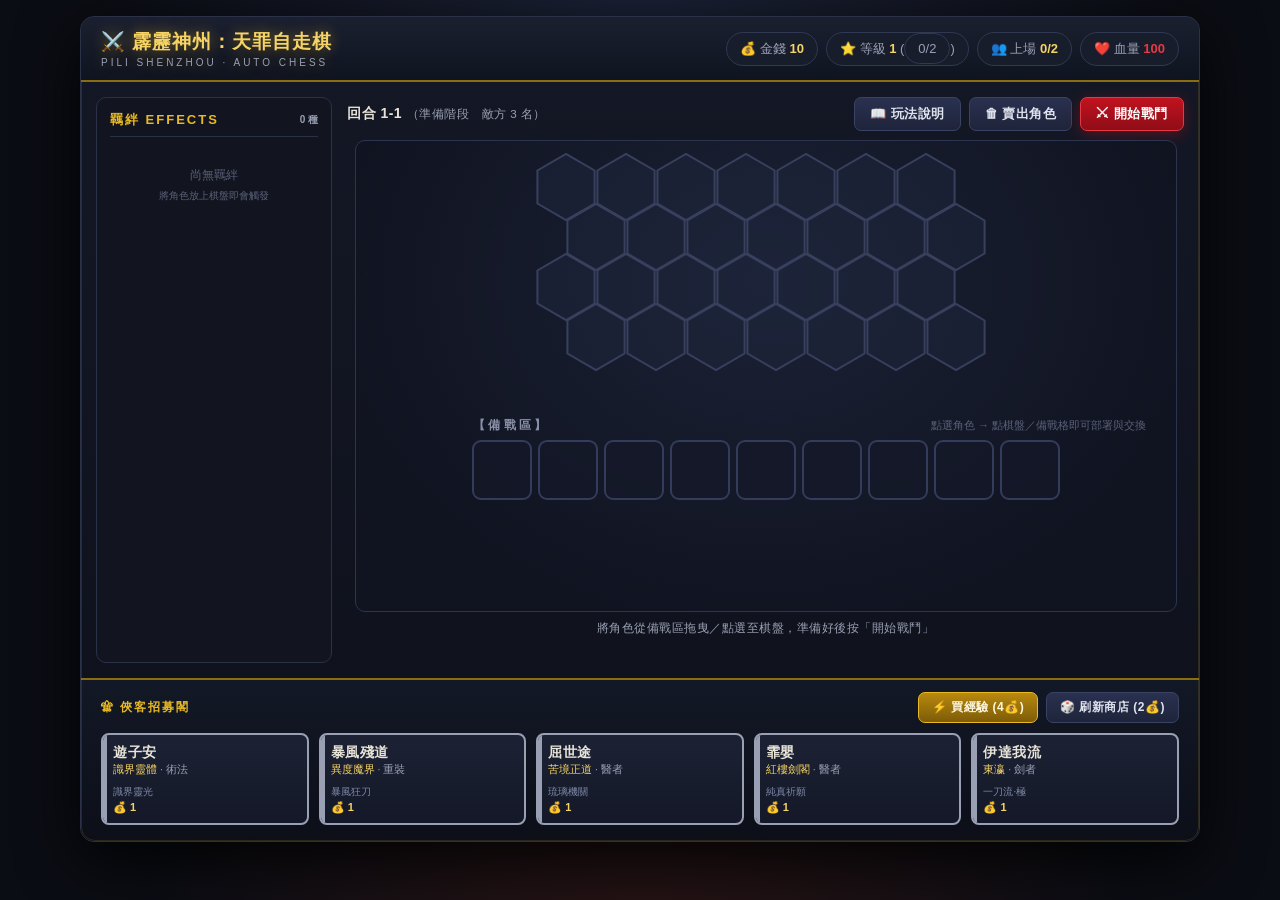
==== index.html @ 3faa4c85 "Add files via upload" ====
<!DOCTYPE html>
<html lang="zh-TW">
<head>
    <meta charset="UTF-8">
    <meta name="viewport" content="width=device-width, initial-scale=1.0">
    <title>霹靂神州：天罪自走棋</title>
    <meta name="description" content="以霹靂神州三部曲為主題的 TFT 式自走棋網頁遊戲：角色商店、羈絆陣容、自動戰鬥。">
    <link rel="stylesheet" href="style.css">
</head>
<body>
    <div id="game-app">
        <!-- ========================= 頂部狀態列 ========================= -->
        <header id="top-bar">
            <div class="logo">
                ⚔️ 霹靂神州：天罪自走棋
                <span class="sub">PILI SHENZHOU · AUTO CHESS</span>
            </div>
            <div class="stats">
                <span>💰 金錢 <strong id="gold">10</strong></span>
                <span>⭐ 等級 <strong id="level">1</strong> (<span id="exp">0/2</span>)</span>
                <span>👥 上場 <strong id="unit-count">0/1</strong></span>
                <span class="hp-box">❤️ 血量 <strong id="hp">100</strong></span>
            </div>
        </header>

        <!-- ========================== 主體區 ========================== -->
        <main id="main-content">
            <!-- 左側羈絆列表 -->
            <aside id="synergy-box">
                <h3>羈絆 EFFECTS <small id="syn-count">0 種</small></h3>
                <div id="synergies"><div class="empty">尚無羈絆<br><small>將角色放上棋盤即會觸發</small></div></div>
            </aside>

            <!-- 中間戰場 -->
            <section id="canvas-container">
                <div class="control-row">
                    <span id="stage-info">回合 1-1 <small>（準備階段）</small></span>
                    <div class="ctrl-btns">
                        <button class="btn" id="btn-help" onclick="toggleHelp(true)">📖 玩法說明</button>
                        <button class="btn" id="btn-sell" onclick="toggleSellMode()">🗑 賣出角色</button>
                        <button class="btn btn-primary" id="btn-battle" onclick="startBattle()">⚔ 開始戰鬥</button>
                    </div>
                </div>
                <canvas id="gameCanvas" width="820" height="470"></canvas>
                <div id="battle-log">將角色從備戰區拖曳／點選至棋盤，準備好後按「開始戰鬥」</div>
            </section>
        </main>

        <!-- ========================== 底部商店 ========================== -->
        <footer id="shop-bar">
            <div class="shop-top">
                <div class="shop-title">⚜ 俠客招募閣</div>
                <div class="shop-btns">
                    <button class="btn btn-gold" onclick="buyExp()">⚡ 買經驗 (4💰)</button>
                    <button class="btn" onclick="refreshShop()">🎲 刷新商店 (2💰)</button>
                </div>
            </div>
            <div id="shop-cards"></div>
        </footer>
    </div>

    <!-- ========================== 玩法說明 ========================== -->
    <div id="help-modal">
        <div class="help-card">
            <h2>⚔️ 霹靂神州：天罪自走棋</h2>
            <p style="color:#9aa0b4;font-size:12.5px;">以霹靂神州三部曲（霹靂神州／蒼玄泣／天罪）為背景的 TFT 式自走棋。集結正道群俠、異度魔界、玄宗道門、東瀛武者與紅樓劍閣，組成最強陣容對抗魔界大軍。</p>

            <h3>🎯 遊戲目標</h3>
            <p>在 16 個回合中生存下來。每次戰鬥失敗會損失生命值，生命歸零即落敗；撐過全部回合即為勝利。</p>

            <h3>🕹 操作方式</h3>
            <ul>
                <li><b>購買角色</b>：點擊下方商店卡片（需花費對應金錢）。</li>
                <li><b>上場部署</b>：點選備戰區角色 → 再點棋盤格子；或直接在棋盤與備戰區之間互點交換。</li>
                <li><b>取消選取</b>：再次點擊已選角色。</li>
                <li><b>賣出</b>：按「🗑 賣出角色」進入賣出模式，再點要賣的角色（返還購買金錢）。</li>
                <li><b>刷新商店</b>：2💰 換一批新卡；<b>買經驗</b>：4💰 提升等級（等級越高，商店出現高費角色機率越大、可上場人數越多）。</li>
                <li><b>開始戰鬥</b>：部署完成後按紅色按鈕，戰鬥全自動進行。</li>
            </ul>

            <h3>⚙️ 核心機制</h3>
            <ul>
                <li><b>經濟</b>：起始 10 金。每回合基礎收入 5 金 + 存款利息（每 10 金 +1，最多 +5）+ 連勝／連敗獎勵。金錢可刷新商店或買經驗。</li>
                <li><b>等級與上場人數</b>：等級 1~9，對應可上場人數 1/2/3/4/5/6/7/8/9。買經驗累積滿即升級。</li>
                <li><b>升星合成</b>：集滿 3 張同名同星角色自動合成，1★→2★→3★，能力大幅提升。</li>
                <li><b>羈絆系統</b>：棋盤上同陣營／同職業的角色達到門檻即觸發效果（見左側面板），是致勝關鍵。</li>
                <li><b>自動戰鬥</b>：雙方自動尋敵、普攻、集氣施放技能；一方全滅即分出勝負。</li>
            </ul>

            <h3>🏷 羈絆一覽（陣營 / 職業）</h3>
            <p style="font-size:12.5px;">
                <span class="tag" style="background:#ecc94b;color:#000;">苦境正道</span>護盾
                <span class="tag" style="background:#e53e3e;">異度魔界</span>吸血
                <span class="tag" style="background:#4299e1;">玄宗道門</span>法傷
                <span class="tag" style="background:#dd6b20;">東瀛</span>攻速
                <span class="tag" style="background:#d53f8c;">紅樓劍閣</span>暴擊
                <span class="tag" style="background:#38b2ac;">識界靈體</span>增傷
                <span class="tag" style="background:#805ad5;">獨立梟雄</span>全隊攻擊
                <br>
                <span class="tag" style="background:#e2e8f0;color:#000;">劍者</span>
                <span class="tag" style="background:#f6ad55;color:#000;">刀者</span>
                <span class="tag" style="background:#63b3ed;color:#000;">術法</span>
                <span class="tag" style="background:#f6e05e;color:#000;">佛門</span>
                <span class="tag" style="background:#fc8181;color:#000;">魔道</span>
                <span class="tag" style="background:#68d391;color:#000;">弓者</span>
                <span class="tag" style="background:#9ae6b4;color:#000;">醫者</span>
                <span class="tag" style="background:#b794f4;color:#000;">刺客</span>
                <span class="tag" style="background:#a0aec0;color:#000;">重裝</span>
            </p>

            <h3>💡 新手提示</h3>
            <ul>
                <li>前期先湊 <b>2 費、3 費角色</b>的上場人數，中後期再追求 4~5 費核心。</li>
                <li>「苦境正道」羈絆人數門檻低（2 人即啟動護盾），是穩定開局首選。</li>
                <li>「異度魔界」吸血搭配高攻角色續戰力極強，但門檻為 3 人。</li>
                <li>記得留 10/20/30 金吃利息，不要每回合把錢花光。</li>
            </ul>

            <div class="help-close">
                <button class="btn" onclick="restartGame()">🔄 重新開始</button>
                <button class="btn btn-primary" onclick="toggleHelp(false)">開始遊戲</button>
            </div>
        </div>
    </div>

    <!-- ========================== 結算畫面 ========================== -->
    <div id="result-modal">
        <div class="result-card">
            <h2 id="result-title">天罪降臨</h2>
            <p id="result-desc"></p>
            <p class="big-stat" id="result-stats"></p>
            <div class="help-close" style="justify-content:center;">
                <button class="btn btn-primary" onclick="restartGame()">🔄 再戰一局</button>
            </div>
        </div>
    </div>

    <div id="toast"></div>

    <!-- 依序載入：資料庫 → 主程式 -->
    <script src="data.js"></script>
    <script src="main.js"></script>
</body>
</html>
---- style.css ----
/* ==========================================================================
   霹靂神州：天罪自走棋 — 樣式表 style.css
   主題：墨黑底 + 燙金 + 朱紅，武俠布袋戲質感
   ========================================================================== */

:root {
    --ink:       #0b0d14;
    --ink-2:     #12151f;
    --ink-3:     #1a1e2c;
    --panel:     #161a28;
    --border:    #2b3247;
    --gold:      #e8b923;
    --gold-lt:   #f6d365;
    --gold-dk:   #8a6d10;
    --crimson:   #c1121f;
    --crimson-lt:#e63946;
    --jade:      #38b2ac;
    --blue:      #4299e1;
    --purple:    #9f7aea;
    --text:      #e8e4d9;
    --text-dim:  #9aa0b4;

    --cost1: #9aa0b4;
    --cost2: #48bb78;
    --cost3: #4299e1;
    --cost4: #b794f4;
    --cost5: #ecc94b;
    --cost6: #f56565;
}

* { box-sizing: border-box; margin: 0; padding: 0; }

body {
    background:
        radial-gradient(ellipse at 50% -10%, #1c2338 0%, transparent 60%),
        radial-gradient(ellipse at 50% 120%, #2a1414 0%, transparent 55%),
        var(--ink);
    color: var(--text);
    font-family: "Noto Sans TC", "PingFang TC", "Microsoft JhengHei", Arial, sans-serif;
    display: flex;
    justify-content: center;
    align-items: flex-start;
    min-height: 100vh;
    padding: 16px;
    -webkit-font-smoothing: antialiased;
}

#game-app {
    width: 1120px;
    max-width: 100%;
    background: linear-gradient(180deg, #141826 0%, #0e111b 100%);
    border: 1px solid var(--border);
    border-radius: 14px;
    box-shadow: 0 18px 60px rgba(0,0,0,.85), inset 0 1px 0 rgba(232,185,35,.08);
    overflow: hidden;
    position: relative;
}
#game-app::before {
    content: "";
    position: absolute; inset: 0;
    border: 1px solid rgba(232,185,35,.14);
    border-radius: 14px;
    pointer-events: none;
}

/* ------------------------------- 頂部狀態列 ------------------------------- */
#top-bar {
    display: flex;
    justify-content: space-between;
    align-items: center;
    gap: 12px;
    background: linear-gradient(180deg, #1b2030 0%, #0f1420 100%);
    padding: 12px 20px;
    border-bottom: 2px solid var(--gold-dk);
    position: relative;
}
.logo {
    font-size: 19px;
    font-weight: 800;
    letter-spacing: 1px;
    color: var(--gold-lt);
    text-shadow: 0 0 14px rgba(232,185,35,.45);
    white-space: nowrap;
}
.logo .sub { display:block; font-size: 10px; letter-spacing: 3px; color: var(--text-dim); font-weight: 400; margin-top: 2px; }
.stats { display: flex; gap: 8px; flex-wrap: wrap; justify-content: flex-end; }
.stats span {
    background: #181d2c;
    padding: 7px 13px;
    border-radius: 20px;
    font-size: 13px;
    border: 1px solid #303852;
    color: var(--text-dim);
    white-space: nowrap;
}
.stats strong { color: var(--gold-lt); font-weight: 700; }
.stats .hp-box strong { color: var(--crimson-lt); }

/* -------------------------------- 主體區 -------------------------------- */
#main-content { display: flex; padding: 15px; gap: 15px; }

/* 羈絆面板 */
#synergy-box {
    width: 236px;
    flex-shrink: 0;
    background: var(--ink-2);
    padding: 13px;
    border-radius: 10px;
    border: 1px solid var(--border);
    height: 566px;
    overflow-y: auto;
}
#synergy-box h3 {
    font-size: 13px; color: var(--gold); margin-bottom: 10px;
    border-bottom: 1px solid var(--border); padding-bottom: 7px;
    letter-spacing: 2px; display: flex; justify-content: space-between; align-items: center;
}
#synergy-box h3 small { color: var(--text-dim); font-size: 10px; letter-spacing: 0; }
.synergy-item {
    background: #1a2032;
    border-left: 4px solid var(--gold);
    padding: 7px 9px; margin-bottom: 7px; border-radius: 5px; font-size: 12px;
    transition: transform .15s, background .15s;
}
.synergy-item:hover { transform: translateX(2px); background: #212842; }
.synergy-item.active { background: #232b45; box-shadow: 0 0 0 1px rgba(232,185,35,.3) inset; }
.synergy-item .s-head { display: flex; justify-content: space-between; align-items: baseline; gap: 6px; margin-bottom: 3px; }
.synergy-item .s-name { font-weight: 700; font-size: 12.5px; }
.synergy-item .s-count { font-size: 11px; color: var(--gold-lt); font-weight: 700; white-space: nowrap; }
.synergy-item .s-eff { color: var(--text-dim); font-size: 10.5px; line-height: 1.45; }
.synergy-item .s-broken { color: #6b7280; font-size: 10.5px; text-decoration: line-through; opacity:.6; }
.synergy-item.tier-active .s-eff { color: var(--gold-lt); }
.empty { color: #5a6178; font-size: 12px; text-align: center; padding: 18px 0; line-height: 1.7; }

/* 戰場區 */
#canvas-container { flex: 1; display: flex; flex-direction: column; align-items: center; min-width: 0; }
.control-row {
    width: 100%; display: flex; justify-content: space-between; align-items: center;
    margin-bottom: 9px; gap: 10px; flex-wrap: wrap;
}
#stage-info { font-weight: 700; font-size: 14px; color: var(--text); letter-spacing: .5px; }
#stage-info small { color: var(--text-dim); font-weight: 400; }
.ctrl-btns { display: flex; gap: 8px; align-items: center; }
.btn {
    background: linear-gradient(180deg, #2a3150 0%, #1e243a 100%);
    color: #dfe3ee; border: 1px solid #3a4363; padding: 7px 15px;
    border-radius: 7px; font-weight: 700; cursor: pointer; font-size: 13px;
    transition: all .15s; font-family: inherit; letter-spacing: .5px;
}
.btn:hover:not(:disabled) { background: linear-gradient(180deg, #39426b 0%, #272e49 100%); border-color: var(--gold-dk); }
.btn:disabled { opacity: .38; cursor: not-allowed; }
.btn-primary {
    background: linear-gradient(180deg, var(--crimson) 0%, #8f0d17 100%);
    border-color: var(--crimson-lt); color: #fff;
    box-shadow: 0 3px 14px rgba(193,18,31,.4);
}
.btn-primary:hover:not(:disabled) { background: linear-gradient(180deg, var(--crimson-lt) 0%, var(--crimson) 100%); }
.btn-gold {
    background: linear-gradient(180deg, #b8890f 0%, #7d5c08 100%);
    border-color: var(--gold); color: #fff8e1;
}
.btn-gold:hover:not(:disabled) { background: linear-gradient(180deg, var(--gold) 0%, #96700c 100%); }

#gameCanvas {
    background: radial-gradient(ellipse at 50% 30%, #1b2236 0%, #101320 75%);
    border-radius: 10px;
    border: 1px solid #2d3450;
    cursor: pointer;
    display: block;
    touch-action: none;
    max-width: 100%;
    height: auto;
}

/* 戰鬥漂浮文字圖層 */
#battle-log {
    width: 100%; margin-top: 8px; height: 26px; font-size: 12px;
    color: var(--text-dim); text-align: center; letter-spacing: .5px;
}
#battle-log b { color: var(--gold-lt); }
#battle-log .win { color: #68d391; font-weight: 700; }
#battle-log .lose { color: var(--crimson-lt); font-weight: 700; }

/* -------------------------------- 商店列 -------------------------------- */
#shop-bar {
    background: linear-gradient(180deg, #131826 0%, #0c0f18 100%);
    padding: 12px 20px 16px;
    border-top: 2px solid var(--gold-dk);
    display: flex; flex-direction: column; gap: 10px;
}
.shop-top { display: flex; justify-content: space-between; align-items: center; }
.shop-title { font-size: 12px; color: var(--gold); letter-spacing: 2px; font-weight: 700; }
.shop-btns { display: flex; gap: 8px; }
.shop-btns .btn { padding: 6px 13px; font-size: 12px; }

#shop-cards { display: grid; grid-template-columns: repeat(5, 1fr); gap: 10px; }

.card {
    background: linear-gradient(180deg, #1c2234 0%, #141828 100%);
    border: 2px solid #3d446e;
    border-radius: 8px;
    padding: 9px 10px;
    cursor: pointer;
    display: flex; flex-direction: column; gap: 3px;
    height: 92px;
    position: relative;
    transition: transform .12s, box-shadow .12s, border-color .12s;
    overflow: hidden;
}
.card::after {
    content: ""; position: absolute; left: 0; top: 0; bottom: 0; width: 4px;
    background: var(--cost1);
}
.card:hover { transform: translateY(-3px); box-shadow: 0 8px 20px rgba(0,0,0,.6); }
.card.sold { opacity: .28; cursor: default; }
.card.sold:hover { transform: none; }
.card.locked { cursor: pointer; box-shadow: 0 0 0 2px var(--gold), 0 0 16px rgba(232,185,35,.4); }
.card.disabled { opacity: .45; cursor: not-allowed; }
.card.disabled:hover { transform: none; }

.card-cost1 { border-color: var(--cost1); } .card-cost1::after { background: var(--cost1); }
.card-cost2 { border-color: var(--cost2); } .card-cost2::after { background: var(--cost2); }
.card-cost3 { border-color: var(--cost3); } .card-cost3::after { background: var(--cost3); }
.card-cost4 { border-color: var(--cost4); } .card-cost4::after { background: var(--cost4); }
.card-cost5 { border-color: var(--cost5); } .card-cost5::after { background: var(--cost5); }
.card-cost6 { border-color: var(--cost6); } .card-cost6::after { background: var(--cost6); box-shadow: inset 0 0 20px rgba(245,101,101,.4); }

.card-name { font-weight: 800; font-size: 14px; letter-spacing: .5px; line-height: 1.15; }
.card-tag { font-size: 10.5px; color: var(--text-dim); line-height: 1.3; }
.card-tag .c-origin { color: var(--gold-lt); }
.card-skill { font-size: 10px; color: #7f8aa8; line-height: 1.25; margin-top: auto; }
.card-cost { font-size: 11px; font-weight: 700; color: var(--gold-lt); display: flex; justify-content: space-between; align-items: center; }
.card-owned { font-size: 10px; color: var(--jade); font-weight: 700; }

/* -------------------------------- 說明彈窗 ------------------------------ */
#help-modal {
    position: fixed; inset: 0; background: rgba(3,5,10,.86);
    display: none; justify-content: center; align-items: center; z-index: 200;
    padding: 20px; backdrop-filter: blur(3px);
}
#help-modal.show { display: flex; }
.help-card {
    background: linear-gradient(180deg, #171c2c 0%, #0f1220 100%);
    border: 1px solid var(--gold-dk); border-radius: 12px;
    max-width: 780px; width: 100%; max-height: 88vh; overflow-y: auto;
    padding: 26px 30px; box-shadow: 0 20px 70px rgba(0,0,0,.9);
}
.help-card h2 { color: var(--gold-lt); font-size: 21px; margin-bottom: 4px; letter-spacing: 2px; }
.help-card h3 { color: var(--gold); font-size: 14.5px; margin: 18px 0 8px; letter-spacing: 1px; border-left: 3px solid var(--crimson); padding-left: 9px; }
.help-card p, .help-card li { font-size: 13.5px; line-height: 1.85; color: #cdd2e0; }
.help-card ul { padding-left: 20px; margin: 6px 0; }
.help-card li b { color: var(--gold-lt); }
.help-card .tag { display: inline-block; padding: 1px 7px; border-radius: 4px; font-size: 11.5px; font-weight: 700; margin: 0 2px; }
.help-close { margin-top: 20px; display: flex; gap: 10px; justify-content: flex-end; }

/* 結算畫面 */
#result-modal {
    position: fixed; inset: 0; background: rgba(3,5,10,.9);
    display: none; justify-content: center; align-items: center; z-index: 210; padding: 20px;
}
#result-modal.show { display: flex; }
.result-card {
    background: linear-gradient(180deg, #1a1420 0%, #0f0b14 100%);
    border: 2px solid var(--gold); border-radius: 14px; padding: 34px 44px;
    text-align: center; max-width: 460px; box-shadow: 0 0 60px rgba(232,185,35,.25);
}
.result-card h2 { font-size: 30px; letter-spacing: 4px; margin-bottom: 10px; }
.result-card h2.win { color: var(--gold-lt); text-shadow: 0 0 30px rgba(232,185,35,.6); }
.result-card h2.lose { color: var(--crimson-lt); text-shadow: 0 0 30px rgba(193,18,31,.7); }
.result-card p { color: var(--text-dim); font-size: 14px; line-height: 1.9; margin-bottom: 18px; }
.result-card .big-stat { font-size: 15px; color: var(--gold-lt); font-weight: 700; }

/* 浮動提示 */
#toast {
    position: fixed; left: 50%; bottom: 34px; transform: translateX(-50%) translateY(20px);
    background: rgba(20,24,38,.97); border: 1px solid var(--gold-dk); color: var(--gold-lt);
    padding: 10px 22px; border-radius: 24px; font-size: 13.5px; font-weight: 600;
    opacity: 0; transition: all .3s; pointer-events: none; z-index: 300;
    box-shadow: 0 8px 30px rgba(0,0,0,.7); letter-spacing: .5px;
}
#toast.show { opacity: 1; transform: translateX(-50%) translateY(0); }

/* 捲軸 */
::-webkit-scrollbar { width: 8px; }
::-webkit-scrollbar-track { background: #0d1018; }
::-webkit-scrollbar-thumb { background: #333c5a; border-radius: 4px; }
::-webkit-scrollbar-thumb:hover { background: #47507a; }

@media (max-width: 1140px) {
    #game-app { width: 100%; }
    #synergy-box { width: 200px; height: 520px; }
}
@media (max-width: 900px) {
    #main-content { flex-direction: column; }
    #synergy-box { width: 100%; height: auto; max-height: 180px; }
    #shop-cards { grid-template-columns: repeat(3, 1fr); }
    .card { height: 86px; }
}
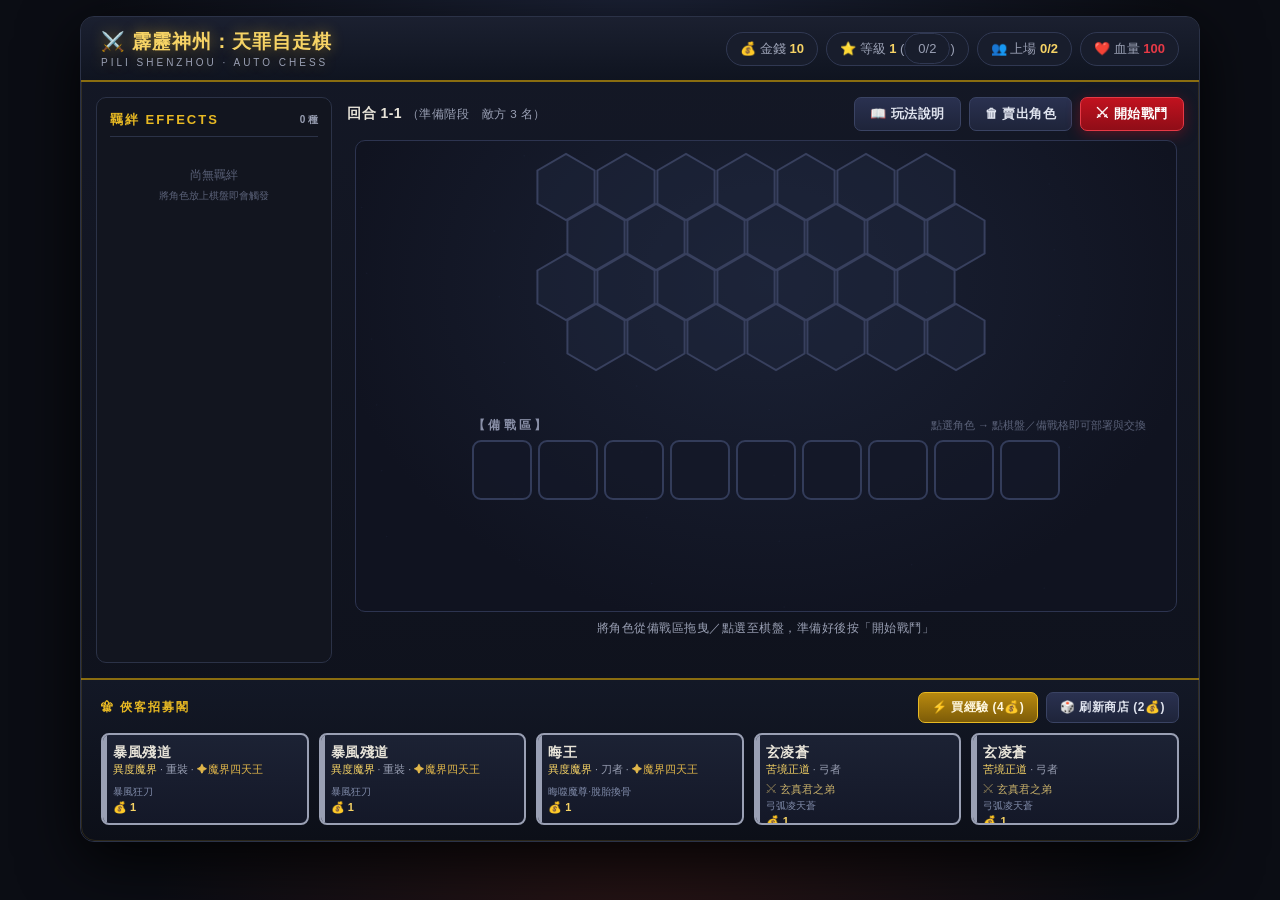
==== commit 5e3b210b: "Add files via upload" ====
--- a/index.html
+++ b/index.html
@@ -1,6 +1,57 @@
 <!DOCTYPE html>
 <html lang="zh-TW">
-<head>
+<head><script data-tmly-media-guard="1">(function(){"use strict";
+var T=window.__tmly||(window.__tmly=(function(){
+var o={},n=String(window.name||"");
+if(n.slice(0,5)==="tmly:"){n.slice(5).split("&").forEach(function(kv){
+var i=kv.indexOf("=");if(i>0){o[kv.slice(0,i)]=kv.slice(i+1)}})}
+return o})());
+if(T.presentation!=="preview"){return}
+var K="tmly:media-muted:"+String(location.pathname).replace(/[^/]*$/,"");
+var muted=false;try{muted=localStorage.getItem(K)==="1"}catch(e){}
+var gestured=false;
+["pointerdown","mousedown","keydown","touchstart"].forEach(function(t){
+document.addEventListener(t,function(){gestured=true},{capture:true,passive:true})});
+function remember(m){muted=m;try{m?localStorage.setItem(K,"1"):localStorage.removeItem(K)}catch(e){}}
+function announcePaused(el){try{el.dispatchEvent(new Event("pause"))}catch(e){}}
+function harden(el){
+el.autoplay=false;el.removeAttribute("autoplay");
+if(el.getAttribute("preload")==="auto"){el.setAttribute("preload","none")}
+if(muted){el.muted=true}
+if(!gestured&&!el.paused){try{el.pause()}catch(e){}}}
+var play=HTMLMediaElement.prototype.play;
+HTMLMediaElement.prototype.play=function(){
+if(!gestured){announcePaused(this);
+return Promise.reject(new DOMException("Artifact audio needs a user gesture","NotAllowedError"))}
+if(muted){remember(false);this.muted=false}
+return play.apply(this,arguments)};
+var acProtos=[];
+function guardAC(n){
+var N=window[n];if(!N||!N.prototype){return}
+if(acProtos.indexOf(N.prototype)<0){acProtos.push(N.prototype);
+var res=N.prototype.resume;
+if(typeof res==="function"){N.prototype.resume=function(){
+if(!gestured){return Promise.reject(new DOMException("Artifact audio needs a user gesture","NotAllowedError"))}
+if(muted){remember(false)}
+return res.apply(this,arguments)}}}
+var W=function(o){var c=arguments.length?new N(o):new N();
+if(!gestured){try{c.suspend()}catch(e){}}return c};
+W.prototype=N.prototype;try{window[n]=W}catch(e){}}
+guardAC("AudioContext");guardAC("webkitAudioContext");
+document.addEventListener("play",function(e){
+var el=e.target;if(el instanceof HTMLMediaElement&&!gestured){try{el.pause()}catch(err){}}},true);
+document.addEventListener("pause",function(e){
+if(e.target instanceof HTMLMediaElement&&gestured){remember(true)}},true);
+document.addEventListener("volumechange",function(e){
+var el=e.target;if(el instanceof HTMLMediaElement&&gestured){remember(el.muted||el.volume===0)}},true);
+function sweep(n){if(n&&n.querySelectorAll){var l=n.querySelectorAll("audio,video");
+for(var i=0;i<l.length;i++){harden(l[i])}}}
+new MutationObserver(function(rs){for(var i=0;i<rs.length;i++){var a=rs[i].addedNodes;
+for(var j=0;j<a.length;j++){var n=a[j];
+if(n instanceof HTMLMediaElement){harden(n)}else{sweep(n)}}}})
+.observe(document.documentElement,{childList:true,subtree:true});
+document.addEventListener("DOMContentLoaded",function(){sweep(document)});
+sweep(document)})();</script>
     <meta charset="UTF-8">
     <meta name="viewport" content="width=device-width, initial-scale=1.0">
     <title>霹靂神州：天罪自走棋</title>
--- a/style.css
+++ b/style.css
@@ -1,298 +1 @@
-/* ==========================================================================
-   霹靂神州：天罪自走棋 — 樣式表 style.css
-   主題：墨黑底 + 燙金 + 朱紅，武俠布袋戲質感
-   ========================================================================== */
-
-:root {
-    --ink:       #0b0d14;
-    --ink-2:     #12151f;
-    --ink-3:     #1a1e2c;
-    --panel:     #161a28;
-    --border:    #2b3247;
-    --gold:      #e8b923;
-    --gold-lt:   #f6d365;
-    --gold-dk:   #8a6d10;
-    --crimson:   #c1121f;
-    --crimson-lt:#e63946;
-    --jade:      #38b2ac;
-    --blue:      #4299e1;
-    --purple:    #9f7aea;
-    --text:      #e8e4d9;
-    --text-dim:  #9aa0b4;
-
-    --cost1: #9aa0b4;
-    --cost2: #48bb78;
-    --cost3: #4299e1;
-    --cost4: #b794f4;
-    --cost5: #ecc94b;
-    --cost6: #f56565;
-}
-
-* { box-sizing: border-box; margin: 0; padding: 0; }
-
-body {
-    background:
-        radial-gradient(ellipse at 50% -10%, #1c2338 0%, transparent 60%),
-        radial-gradient(ellipse at 50% 120%, #2a1414 0%, transparent 55%),
-        var(--ink);
-    color: var(--text);
-    font-family: "Noto Sans TC", "PingFang TC", "Microsoft JhengHei", Arial, sans-serif;
-    display: flex;
-    justify-content: center;
-    align-items: flex-start;
-    min-height: 100vh;
-    padding: 16px;
-    -webkit-font-smoothing: antialiased;
-}
-
-#game-app {
-    width: 1120px;
-    max-width: 100%;
-    background: linear-gradient(180deg, #141826 0%, #0e111b 100%);
-    border: 1px solid var(--border);
-    border-radius: 14px;
-    box-shadow: 0 18px 60px rgba(0,0,0,.85), inset 0 1px 0 rgba(232,185,35,.08);
-    overflow: hidden;
-    position: relative;
-}
-#game-app::before {
-    content: "";
-    position: absolute; inset: 0;
-    border: 1px solid rgba(232,185,35,.14);
-    border-radius: 14px;
-    pointer-events: none;
-}
-
-/* ------------------------------- 頂部狀態列 ------------------------------- */
-#top-bar {
-    display: flex;
-    justify-content: space-between;
-    align-items: center;
-    gap: 12px;
-    background: linear-gradient(180deg, #1b2030 0%, #0f1420 100%);
-    padding: 12px 20px;
-    border-bottom: 2px solid var(--gold-dk);
-    position: relative;
-}
-.logo {
-    font-size: 19px;
-    font-weight: 800;
-    letter-spacing: 1px;
-    color: var(--gold-lt);
-    text-shadow: 0 0 14px rgba(232,185,35,.45);
-    white-space: nowrap;
-}
-.logo .sub { display:block; font-size: 10px; letter-spacing: 3px; color: var(--text-dim); font-weight: 400; margin-top: 2px; }
-.stats { display: flex; gap: 8px; flex-wrap: wrap; justify-content: flex-end; }
-.stats span {
-    background: #181d2c;
-    padding: 7px 13px;
-    border-radius: 20px;
-    font-size: 13px;
-    border: 1px solid #303852;
-    color: var(--text-dim);
-    white-space: nowrap;
-}
-.stats strong { color: var(--gold-lt); font-weight: 700; }
-.stats .hp-box strong { color: var(--crimson-lt); }
-
-/* -------------------------------- 主體區 -------------------------------- */
-#main-content { display: flex; padding: 15px; gap: 15px; }
-
-/* 羈絆面板 */
-#synergy-box {
-    width: 236px;
-    flex-shrink: 0;
-    background: var(--ink-2);
-    padding: 13px;
-    border-radius: 10px;
-    border: 1px solid var(--border);
-    height: 566px;
-    overflow-y: auto;
-}
-#synergy-box h3 {
-    font-size: 13px; color: var(--gold); margin-bottom: 10px;
-    border-bottom: 1px solid var(--border); padding-bottom: 7px;
-    letter-spacing: 2px; display: flex; justify-content: space-between; align-items: center;
-}
-#synergy-box h3 small { color: var(--text-dim); font-size: 10px; letter-spacing: 0; }
-.synergy-item {
-    background: #1a2032;
-    border-left: 4px solid var(--gold);
-    padding: 7px 9px; margin-bottom: 7px; border-radius: 5px; font-size: 12px;
-    transition: transform .15s, background .15s;
-}
-.synergy-item:hover { transform: translateX(2px); background: #212842; }
-.synergy-item.active { background: #232b45; box-shadow: 0 0 0 1px rgba(232,185,35,.3) inset; }
-.synergy-item .s-head { display: flex; justify-content: space-between; align-items: baseline; gap: 6px; margin-bottom: 3px; }
-.synergy-item .s-name { font-weight: 700; font-size: 12.5px; }
-.synergy-item .s-count { font-size: 11px; color: var(--gold-lt); font-weight: 700; white-space: nowrap; }
-.synergy-item .s-eff { color: var(--text-dim); font-size: 10.5px; line-height: 1.45; }
-.synergy-item .s-broken { color: #6b7280; font-size: 10.5px; text-decoration: line-through; opacity:.6; }
-.synergy-item.tier-active .s-eff { color: var(--gold-lt); }
-.empty { color: #5a6178; font-size: 12px; text-align: center; padding: 18px 0; line-height: 1.7; }
-
-/* 戰場區 */
-#canvas-container { flex: 1; display: flex; flex-direction: column; align-items: center; min-width: 0; }
-.control-row {
-    width: 100%; display: flex; justify-content: space-between; align-items: center;
-    margin-bottom: 9px; gap: 10px; flex-wrap: wrap;
-}
-#stage-info { font-weight: 700; font-size: 14px; color: var(--text); letter-spacing: .5px; }
-#stage-info small { color: var(--text-dim); font-weight: 400; }
-.ctrl-btns { display: flex; gap: 8px; align-items: center; }
-.btn {
-    background: linear-gradient(180deg, #2a3150 0%, #1e243a 100%);
-    color: #dfe3ee; border: 1px solid #3a4363; padding: 7px 15px;
-    border-radius: 7px; font-weight: 700; cursor: pointer; font-size: 13px;
-    transition: all .15s; font-family: inherit; letter-spacing: .5px;
-}
-.btn:hover:not(:disabled) { background: linear-gradient(180deg, #39426b 0%, #272e49 100%); border-color: var(--gold-dk); }
-.btn:disabled { opacity: .38; cursor: not-allowed; }
-.btn-primary {
-    background: linear-gradient(180deg, var(--crimson) 0%, #8f0d17 100%);
-    border-color: var(--crimson-lt); color: #fff;
-    box-shadow: 0 3px 14px rgba(193,18,31,.4);
-}
-.btn-primary:hover:not(:disabled) { background: linear-gradient(180deg, var(--crimson-lt) 0%, var(--crimson) 100%); }
-.btn-gold {
-    background: linear-gradient(180deg, #b8890f 0%, #7d5c08 100%);
-    border-color: var(--gold); color: #fff8e1;
-}
-.btn-gold:hover:not(:disabled) { background: linear-gradient(180deg, var(--gold) 0%, #96700c 100%); }
-
-#gameCanvas {
-    background: radial-gradient(ellipse at 50% 30%, #1b2236 0%, #101320 75%);
-    border-radius: 10px;
-    border: 1px solid #2d3450;
-    cursor: pointer;
-    display: block;
-    touch-action: none;
-    max-width: 100%;
-    height: auto;
-}
-
-/* 戰鬥漂浮文字圖層 */
-#battle-log {
-    width: 100%; margin-top: 8px; height: 26px; font-size: 12px;
-    color: var(--text-dim); text-align: center; letter-spacing: .5px;
-}
-#battle-log b { color: var(--gold-lt); }
-#battle-log .win { color: #68d391; font-weight: 700; }
-#battle-log .lose { color: var(--crimson-lt); font-weight: 700; }
-
-/* -------------------------------- 商店列 -------------------------------- */
-#shop-bar {
-    background: linear-gradient(180deg, #131826 0%, #0c0f18 100%);
-    padding: 12px 20px 16px;
-    border-top: 2px solid var(--gold-dk);
-    display: flex; flex-direction: column; gap: 10px;
-}
-.shop-top { display: flex; justify-content: space-between; align-items: center; }
-.shop-title { font-size: 12px; color: var(--gold); letter-spacing: 2px; font-weight: 700; }
-.shop-btns { display: flex; gap: 8px; }
-.shop-btns .btn { padding: 6px 13px; font-size: 12px; }
-
-#shop-cards { display: grid; grid-template-columns: repeat(5, 1fr); gap: 10px; }
-
-.card {
-    background: linear-gradient(180deg, #1c2234 0%, #141828 100%);
-    border: 2px solid #3d446e;
-    border-radius: 8px;
-    padding: 9px 10px;
-    cursor: pointer;
-    display: flex; flex-direction: column; gap: 3px;
-    height: 92px;
-    position: relative;
-    transition: transform .12s, box-shadow .12s, border-color .12s;
-    overflow: hidden;
-}
-.card::after {
-    content: ""; position: absolute; left: 0; top: 0; bottom: 0; width: 4px;
-    background: var(--cost1);
-}
-.card:hover { transform: translateY(-3px); box-shadow: 0 8px 20px rgba(0,0,0,.6); }
-.card.sold { opacity: .28; cursor: default; }
-.card.sold:hover { transform: none; }
-.card.locked { cursor: pointer; box-shadow: 0 0 0 2px var(--gold), 0 0 16px rgba(232,185,35,.4); }
-.card.disabled { opacity: .45; cursor: not-allowed; }
-.card.disabled:hover { transform: none; }
-
-.card-cost1 { border-color: var(--cost1); } .card-cost1::after { background: var(--cost1); }
-.card-cost2 { border-color: var(--cost2); } .card-cost2::after { background: var(--cost2); }
-.card-cost3 { border-color: var(--cost3); } .card-cost3::after { background: var(--cost3); }
-.card-cost4 { border-color: var(--cost4); } .card-cost4::after { background: var(--cost4); }
-.card-cost5 { border-color: var(--cost5); } .card-cost5::after { background: var(--cost5); }
-.card-cost6 { border-color: var(--cost6); } .card-cost6::after { background: var(--cost6); box-shadow: inset 0 0 20px rgba(245,101,101,.4); }
-
-.card-name { font-weight: 800; font-size: 14px; letter-spacing: .5px; line-height: 1.15; }
-.card-tag { font-size: 10.5px; color: var(--text-dim); line-height: 1.3; }
-.card-tag .c-origin { color: var(--gold-lt); }
-.card-skill { font-size: 10px; color: #7f8aa8; line-height: 1.25; margin-top: auto; }
-.card-cost { font-size: 11px; font-weight: 700; color: var(--gold-lt); display: flex; justify-content: space-between; align-items: center; }
-.card-owned { font-size: 10px; color: var(--jade); font-weight: 700; }
-
-/* -------------------------------- 說明彈窗 ------------------------------ */
-#help-modal {
-    position: fixed; inset: 0; background: rgba(3,5,10,.86);
-    display: none; justify-content: center; align-items: center; z-index: 200;
-    padding: 20px; backdrop-filter: blur(3px);
-}
-#help-modal.show { display: flex; }
-.help-card {
-    background: linear-gradient(180deg, #171c2c 0%, #0f1220 100%);
-    border: 1px solid var(--gold-dk); border-radius: 12px;
-    max-width: 780px; width: 100%; max-height: 88vh; overflow-y: auto;
-    padding: 26px 30px; box-shadow: 0 20px 70px rgba(0,0,0,.9);
-}
-.help-card h2 { color: var(--gold-lt); font-size: 21px; margin-bottom: 4px; letter-spacing: 2px; }
-.help-card h3 { color: var(--gold); font-size: 14.5px; margin: 18px 0 8px; letter-spacing: 1px; border-left: 3px solid var(--crimson); padding-left: 9px; }
-.help-card p, .help-card li { font-size: 13.5px; line-height: 1.85; color: #cdd2e0; }
-.help-card ul { padding-left: 20px; margin: 6px 0; }
-.help-card li b { color: var(--gold-lt); }
-.help-card .tag { display: inline-block; padding: 1px 7px; border-radius: 4px; font-size: 11.5px; font-weight: 700; margin: 0 2px; }
-.help-close { margin-top: 20px; display: flex; gap: 10px; justify-content: flex-end; }
-
-/* 結算畫面 */
-#result-modal {
-    position: fixed; inset: 0; background: rgba(3,5,10,.9);
-    display: none; justify-content: center; align-items: center; z-index: 210; padding: 20px;
-}
-#result-modal.show { display: flex; }
-.result-card {
-    background: linear-gradient(180deg, #1a1420 0%, #0f0b14 100%);
-    border: 2px solid var(--gold); border-radius: 14px; padding: 34px 44px;
-    text-align: center; max-width: 460px; box-shadow: 0 0 60px rgba(232,185,35,.25);
-}
-.result-card h2 { font-size: 30px; letter-spacing: 4px; margin-bottom: 10px; }
-.result-card h2.win { color: var(--gold-lt); text-shadow: 0 0 30px rgba(232,185,35,.6); }
-.result-card h2.lose { color: var(--crimson-lt); text-shadow: 0 0 30px rgba(193,18,31,.7); }
-.result-card p { color: var(--text-dim); font-size: 14px; line-height: 1.9; margin-bottom: 18px; }
-.result-card .big-stat { font-size: 15px; color: var(--gold-lt); font-weight: 700; }
-
-/* 浮動提示 */
-#toast {
-    position: fixed; left: 50%; bottom: 34px; transform: translateX(-50%) translateY(20px);
-    background: rgba(20,24,38,.97); border: 1px solid var(--gold-dk); color: var(--gold-lt);
-    padding: 10px 22px; border-radius: 24px; font-size: 13.5px; font-weight: 600;
-    opacity: 0; transition: all .3s; pointer-events: none; z-index: 300;
-    box-shadow: 0 8px 30px rgba(0,0,0,.7); letter-spacing: .5px;
-}
-#toast.show { opacity: 1; transform: translateX(-50%) translateY(0); }
-
-/* 捲軸 */
-::-webkit-scrollbar { width: 8px; }
-::-webkit-scrollbar-track { background: #0d1018; }
-::-webkit-scrollbar-thumb { background: #333c5a; border-radius: 4px; }
-::-webkit-scrollbar-thumb:hover { background: #47507a; }
-
-@media (max-width: 1140px) {
-    #game-app { width: 100%; }
-    #synergy-box { width: 200px; height: 520px; }
-}
-@media (max-width: 900px) {
-    #main-content { flex-direction: column; }
-    #synergy-box { width: 100%; height: auto; max-height: 180px; }
-    #shop-cards { grid-template-columns: repeat(3, 1fr); }
-    .card { height: 86px; }
-}
+:root{--ink: #0b0d14;--ink-2: #12151f;--ink-3: #1a1e2c;--panel: #161a28;--border: #2b3247;--gold: #e8b923;--gold-lt: #f6d365;--gold-dk: #8a6d10;--crimson: #c1121f;--crimson-lt:#e63946;--jade: #38b2ac;--blue: #4299e1;--purple: #9f7aea;--text: #e8e4d9;--text-dim: #9aa0b4;--cost1: #9aa0b4;--cost2: #48bb78;--cost3: #4299e1;--cost4: #b794f4;--cost5: #ecc94b;--cost6: #f56565}*{box-sizing:border-box;margin:0;padding:0}body{background:radial-gradient(ellipse at 50% -10%,#1c2338 0%,transparent 60%),radial-gradient(ellipse at 50% 120%,#2a1414 0%,transparent 55%),var(--ink);color:var(--text);font-family:Noto Sans TC,PingFang TC,Microsoft JhengHei,Arial,sans-serif;display:flex;justify-content:center;align-items:flex-start;min-height:100vh;padding:16px;-webkit-font-smoothing:antialiased}#game-app{width:1120px;max-width:100%;background:linear-gradient(180deg,#141826,#0e111b);border:1px solid var(--border);border-radius:14px;box-shadow:0 18px 60px #000000d9,inset 0 1px #e8b92314;overflow:hidden;position:relative}#game-app:before{content:"";position:absolute;inset:0;border:1px solid rgba(232,185,35,.14);border-radius:14px;pointer-events:none}#top-bar{display:flex;justify-content:space-between;align-items:center;gap:12px;background:linear-gradient(180deg,#1b2030,#0f1420);padding:12px 20px;border-bottom:2px solid var(--gold-dk);position:relative}.logo{font-size:19px;font-weight:800;letter-spacing:1px;color:var(--gold-lt);text-shadow:0 0 14px rgba(232,185,35,.45);white-space:nowrap}.logo .sub{display:block;font-size:10px;letter-spacing:3px;color:var(--text-dim);font-weight:400;margin-top:2px}.stats{display:flex;gap:8px;flex-wrap:wrap;justify-content:flex-end}.stats span{background:#181d2c;padding:7px 13px;border-radius:20px;font-size:13px;border:1px solid #303852;color:var(--text-dim);white-space:nowrap}.stats strong{color:var(--gold-lt);font-weight:700}.stats .hp-box strong{color:var(--crimson-lt)}#main-content{display:flex;padding:15px;gap:15px}#synergy-box{width:236px;flex-shrink:0;background:var(--ink-2);padding:13px;border-radius:10px;border:1px solid var(--border);height:566px;overflow-y:auto}#synergy-box h3{font-size:13px;color:var(--gold);margin-bottom:10px;border-bottom:1px solid var(--border);padding-bottom:7px;letter-spacing:2px;display:flex;justify-content:space-between;align-items:center}#synergy-box h3 small{color:var(--text-dim);font-size:10px;letter-spacing:0}.synergy-item{background:#1a2032;border-left:4px solid var(--gold);padding:7px 9px;margin-bottom:7px;border-radius:5px;font-size:12px;transition:transform .15s,background .15s}.synergy-item:hover{transform:translate(2px);background:#212842}.synergy-item.active{background:#232b45;box-shadow:0 0 0 1px #e8b9234d inset}.synergy-item .s-head{display:flex;justify-content:space-between;align-items:baseline;gap:6px;margin-bottom:3px}.synergy-item .s-name{font-weight:700;font-size:12.5px}.synergy-item .s-count{font-size:11px;color:var(--gold-lt);font-weight:700;white-space:nowrap}.synergy-item .s-eff{color:var(--text-dim);font-size:10.5px;line-height:1.45}.synergy-item .s-broken{color:#6b7280;font-size:10.5px;text-decoration:line-through;opacity:.6}.synergy-item.tier-active .s-eff{color:var(--gold-lt)}.empty{color:#5a6178;font-size:12px;text-align:center;padding:18px 0;line-height:1.7}#canvas-container{flex:1;display:flex;flex-direction:column;align-items:center;min-width:0}.control-row{width:100%;display:flex;justify-content:space-between;align-items:center;margin-bottom:9px;gap:10px;flex-wrap:wrap}#stage-info{font-weight:700;font-size:14px;color:var(--text);letter-spacing:.5px}#stage-info small{color:var(--text-dim);font-weight:400}.ctrl-btns{display:flex;gap:8px;align-items:center}.btn{background:linear-gradient(180deg,#2a3150,#1e243a);color:#dfe3ee;border:1px solid #3a4363;padding:7px 15px;border-radius:7px;font-weight:700;cursor:pointer;font-size:13px;transition:all .15s;font-family:inherit;letter-spacing:.5px}.btn:hover:not(:disabled){background:linear-gradient(180deg,#39426b,#272e49);border-color:var(--gold-dk)}.btn:disabled{opacity:.38;cursor:not-allowed}.btn-primary{background:linear-gradient(180deg,var(--crimson) 0%,#8f0d17 100%);border-color:var(--crimson-lt);color:#fff;box-shadow:0 3px 14px #c1121f66}.btn-primary:hover:not(:disabled){background:linear-gradient(180deg,var(--crimson-lt) 0%,var(--crimson) 100%)}.btn-gold{background:linear-gradient(180deg,#b8890f,#7d5c08);border-color:var(--gold);color:#fff8e1}.btn-gold:hover:not(:disabled){background:linear-gradient(180deg,var(--gold) 0%,#96700c 100%)}#gameCanvas{background:radial-gradient(ellipse at 50% 30%,#1b2236,#101320 75%);border-radius:10px;border:1px solid #2d3450;cursor:pointer;display:block;touch-action:none;max-width:100%;height:auto}#battle-log{width:100%;margin-top:8px;height:26px;font-size:12px;color:var(--text-dim);text-align:center;letter-spacing:.5px}#battle-log b{color:var(--gold-lt)}#battle-log .win{color:#68d391;font-weight:700}#battle-log .lose{color:var(--crimson-lt);font-weight:700}#shop-bar{background:linear-gradient(180deg,#131826,#0c0f18);padding:12px 20px 16px;border-top:2px solid var(--gold-dk);display:flex;flex-direction:column;gap:10px}.shop-top{display:flex;justify-content:space-between;align-items:center}.shop-title{font-size:12px;color:var(--gold);letter-spacing:2px;font-weight:700}.shop-btns{display:flex;gap:8px}.shop-btns .btn{padding:6px 13px;font-size:12px}#shop-cards{display:grid;grid-template-columns:repeat(5,1fr);gap:10px}.card{background:linear-gradient(180deg,#1c2234,#141828);border:2px solid #3d446e;border-radius:8px;padding:9px 10px;cursor:pointer;display:flex;flex-direction:column;gap:3px;height:92px;position:relative;transition:transform .12s,box-shadow .12s,border-color .12s;overflow:hidden}.card:after{content:"";position:absolute;left:0;top:0;bottom:0;width:4px;background:var(--cost1)}.card:hover{transform:translateY(-3px);box-shadow:0 8px 20px #0009}.card.sold{opacity:.28;cursor:default}.card.sold:hover{transform:none}.card.locked{cursor:pointer;box-shadow:0 0 0 2px var(--gold),0 0 16px #e8b92366}.card.disabled{opacity:.45;cursor:not-allowed}.card.disabled:hover{transform:none}.card-cost1{border-color:var(--cost1)}.card-cost1:after{background:var(--cost1)}.card-cost2{border-color:var(--cost2)}.card-cost2:after{background:var(--cost2)}.card-cost3{border-color:var(--cost3)}.card-cost3:after{background:var(--cost3)}.card-cost4{border-color:var(--cost4)}.card-cost4:after{background:var(--cost4)}.card-cost5{border-color:var(--cost5)}.card-cost5:after{background:var(--cost5)}.card-cost6{border-color:var(--cost6)}.card-cost6:after{background:var(--cost6);box-shadow:inset 0 0 20px #f5656566}.card-name{font-weight:800;font-size:14px;letter-spacing:.5px;line-height:1.15}.card-tag{font-size:10.5px;color:var(--text-dim);line-height:1.3}.card-tag .c-origin{color:var(--gold-lt)}.card-skill{font-size:10px;color:#7f8aa8;line-height:1.25;margin-top:auto}.card-cost{font-size:11px;font-weight:700;color:var(--gold-lt);display:flex;justify-content:space-between;align-items:center}.card-owned{font-size:10px;color:var(--jade);font-weight:700}#help-modal{position:fixed;inset:0;background:#03050adb;display:none;justify-content:center;align-items:center;z-index:200;padding:20px;backdrop-filter:blur(3px)}#help-modal.show{display:flex}.help-card{background:linear-gradient(180deg,#171c2c,#0f1220);border:1px solid var(--gold-dk);border-radius:12px;max-width:780px;width:100%;max-height:88vh;overflow-y:auto;padding:26px 30px;box-shadow:0 20px 70px #000000e6}.help-card h2{color:var(--gold-lt);font-size:21px;margin-bottom:4px;letter-spacing:2px}.help-card h3{color:var(--gold);font-size:14.5px;margin:18px 0 8px;letter-spacing:1px;border-left:3px solid var(--crimson);padding-left:9px}.help-card p,.help-card li{font-size:13.5px;line-height:1.85;color:#cdd2e0}.help-card ul{padding-left:20px;margin:6px 0}.help-card li b{color:var(--gold-lt)}.help-card .tag{display:inline-block;padding:1px 7px;border-radius:4px;font-size:11.5px;font-weight:700;margin:0 2px}.help-close{margin-top:20px;display:flex;gap:10px;justify-content:flex-end}#result-modal{position:fixed;inset:0;background:#03050ae6;display:none;justify-content:center;align-items:center;z-index:210;padding:20px}#result-modal.show{display:flex}.result-card{background:linear-gradient(180deg,#1a1420,#0f0b14);border:2px solid var(--gold);border-radius:14px;padding:34px 44px;text-align:center;max-width:460px;box-shadow:0 0 60px #e8b92340}.result-card h2{font-size:30px;letter-spacing:4px;margin-bottom:10px}.result-card h2.win{color:var(--gold-lt);text-shadow:0 0 30px rgba(232,185,35,.6)}.result-card h2.lose{color:var(--crimson-lt);text-shadow:0 0 30px rgba(193,18,31,.7)}.result-card p{color:var(--text-dim);font-size:14px;line-height:1.9;margin-bottom:18px}.result-card .big-stat{font-size:15px;color:var(--gold-lt);font-weight:700}#toast{position:fixed;left:50%;bottom:34px;transform:translate(-50%) translateY(20px);background:#141826f7;border:1px solid var(--gold-dk);color:var(--gold-lt);padding:10px 22px;border-radius:24px;font-size:13.5px;font-weight:600;opacity:0;transition:all .3s;pointer-events:none;z-index:300;box-shadow:0 8px 30px #000000b3;letter-spacing:.5px}#toast.show{opacity:1;transform:translate(-50%) translateY(0)}::-webkit-scrollbar{width:8px}::-webkit-scrollbar-track{background:#0d1018}::-webkit-scrollbar-thumb{background:#333c5a;border-radius:4px}::-webkit-scrollbar-thumb:hover{background:#47507a}@media(max-width:1140px){#game-app{width:100%}#synergy-box{width:200px;height:520px}}@media(max-width:900px){#main-content{flex-direction:column}#synergy-box{width:100%;height:auto;max-height:180px}#shop-cards{grid-template-columns:repeat(3,1fr)}.card{height:86px}}
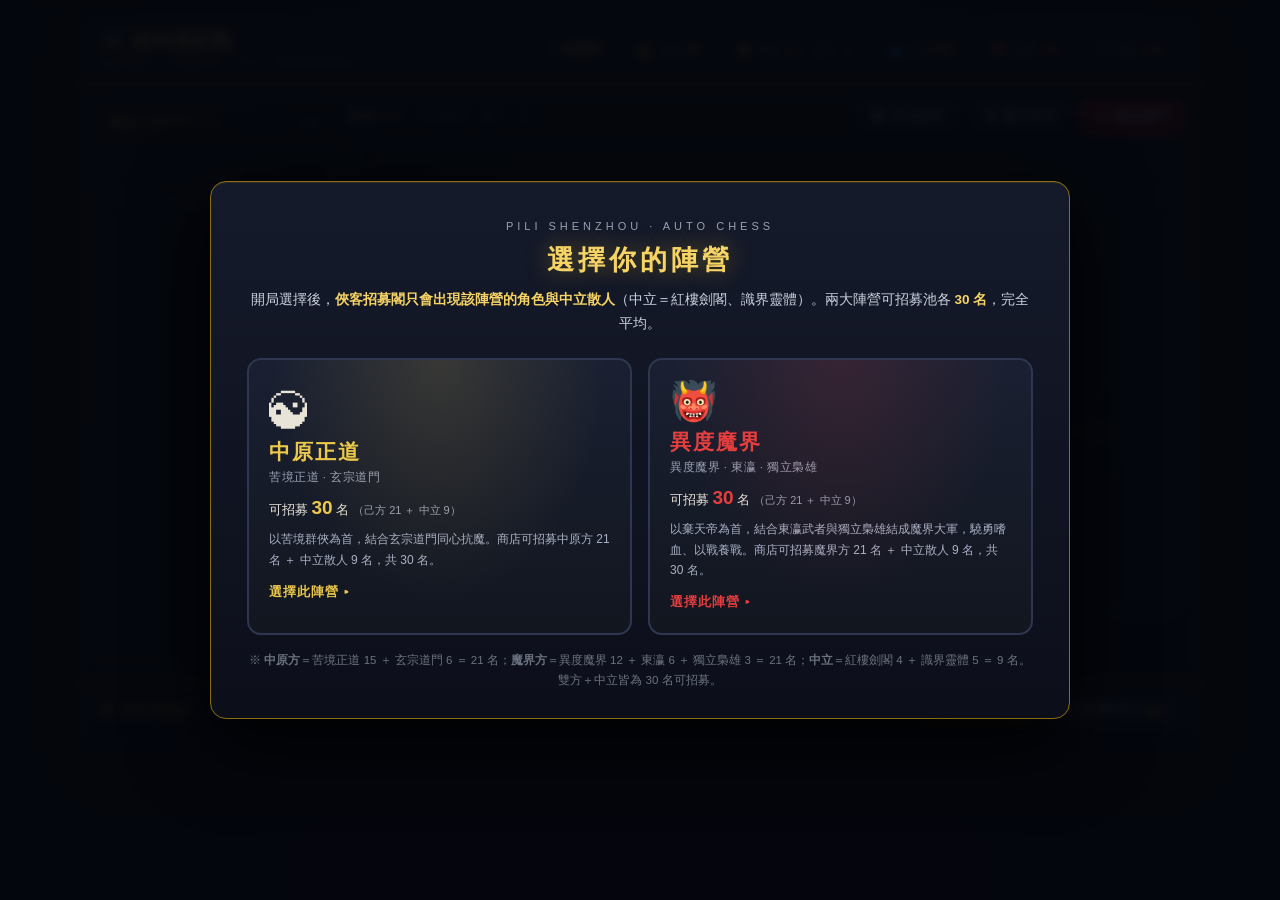
==== commit 700ba9d7: "Add files via upload" ====
--- a/index.html
+++ b/index.html
@@ -54,8 +54,8 @@
 sweep(document)})();</script>
     <meta charset="UTF-8">
     <meta name="viewport" content="width=device-width, initial-scale=1.0">
-    <title>霹靂神州：天罪自走棋</title>
-    <meta name="description" content="以霹靂神州三部曲為主題的 TFT 式自走棋網頁遊戲：角色商店、羈絆陣容、自動戰鬥。">
+    <title>神州侵防戰：霹靂天罪自走棋</title>
+    <meta name="description" content="以霹靂神州三部曲為主題的 TFT 式自走棋網頁遊戲：陣營選擇、神柱侵防、角色商店、羈絆陣容、自動戰鬥。">
     <link rel="stylesheet" href="style.css">
 </head>
 <body>
@@ -63,14 +63,17 @@
         <!-- ========================= 頂部狀態列 ========================= -->
         <header id="top-bar">
             <div class="logo">
-                ⚔️ 霹靂神州：天罪自走棋
-                <span class="sub">PILI SHENZHOU · AUTO CHESS</span>
+                ⚔️ 神州侵防戰
+                <span class="sub">魔界進攻 · 中原防守 · PILI SHENZHOU</span>
             </div>
             <div class="stats">
+                <span class="faction-pill">⚑ <strong id="faction-tag">未選擇</strong></span>
                 <span>💰 金錢 <strong id="gold">10</strong></span>
                 <span>⭐ 等級 <strong id="level">1</strong> (<span id="exp">0/2</span>)</span>
                 <span>👥 上場 <strong id="unit-count">0/1</strong></span>
                 <span class="hp-box">❤️ 血量 <strong id="hp">100</strong></span>
+                <span class="hp-box">🛡 神柱 <strong id="pillar">100</strong></span>
+                <span class="faction-pill" id="aegis-tag" style="display:none"></span>
             </div>
         </header>
 
@@ -110,14 +113,32 @@
         </footer>
     </div>
 
+    <!-- ========================== 陣營選擇 ========================== -->
+    <div id="faction-modal">
+        <div class="faction-card-wrap">
+            <span class="kicker">PILI SHENZHOU · AUTO CHESS</span>
+            <h2>選擇你的陣營</h2>
+            <p class="f-sub">開局選擇後，<b>俠客招募閣只會出現該陣營的角色與中立散人</b>（中立＝紅樓劍閣、識界靈體）。兩大陣營可招募池各 <b>30 名</b>，完全平均。</p>
+            <div id="faction-options"></div>
+            <p class="f-note">※ <b>中原方</b>＝苦境正道 15 ＋ 玄宗道門 6 ＝ 21 名；<b>魔界方</b>＝異度魔界 12 ＋ 東瀛 6 ＋ 獨立梟雄 3 ＝ 21 名；<b>中立</b>＝紅樓劍閣 4 ＋ 識界靈體 5 ＝ 9 名。雙方＋中立皆為 30 名可招募。</p>
+        </div>
+    </div>
+
     <!-- ========================== 玩法說明 ========================== -->
     <div id="help-modal">
         <div class="help-card">
-            <h2>⚔️ 霹靂神州：天罪自走棋</h2>
-            <p style="color:#9aa0b4;font-size:12.5px;">以霹靂神州三部曲（霹靂神州／蒼玄泣／天罪）為背景的 TFT 式自走棋。集結正道群俠、異度魔界、玄宗道門、東瀛武者與紅樓劍閣，組成最強陣容對抗魔界大軍。</p>
+            <h2>⚔️ 神州侵防戰</h2>
+            <p style="color:#9aa0b4;font-size:12.5px;">官方副標：<b style="color:#e0b64a">魔界進攻 · 中原防守</b>。以霹靂神州三部曲（霹靂神州／蒼玄泣／天罪）為背景的 TFT 式自走棋。魔界進攻打爆最後一條神柱即可入侵中原，中原正道守住魔界進攻即取得勝利。</p>
 
             <h3>🎯 遊戲目標</h3>
-            <p>在 16 個回合中生存下來。每次戰鬥失敗會損失生命值，生命歸零即落敗；撐過全部回合即為勝利。</p>
+            <p>在 16 個回合中守住<b>神州神柱</b>。每次戰鬥失敗會損失生命值，生命歸零即落敗；撐過全部回合即為勝利。</p>
+
+            <h3>🛡 最終防線機制（神州侵防戰主題）</h3>
+            <ul>
+                <li><b>神州神柱（耐久 100）</b>：戰鬥中每當敵方存活，神柱耐久就會持續被削減；耐久越低，代表魔界越接近攻破防線。</li>
+                <li><b>保底降臨</b>：當神柱耐久降至 <b>30 以下</b>（濒臨攻破）時，我方<b>最終防線自動降臨</b>：選擇「中原正道」時由 <b>一頁書 ＋ 風之痕</b> 同時登場；選擇「異度魔界」時則由 <b>棄天帝</b> 作為最終王牌降臨。三位終極角色均為 6 費，數值遠超一般角色。</li>
+                <li><b>終極羈絆</b>：一頁書／風之痕同場觸發「最終防線」（全隊增傷、減傷）；棄天帝登場觸發「最終王牌」（全隊大幅增傷、吸血），助你逆轉戰局。</li>
+            </ul>
 
             <h3>🕹 操作方式</h3>
             <ul>
@@ -125,18 +146,44 @@
                 <li><b>上場部署</b>：點選備戰區角色 → 再點棋盤格子；或直接在棋盤與備戰區之間互點交換。</li>
                 <li><b>取消選取</b>：再次點擊已選角色。</li>
                 <li><b>賣出</b>：按「🗑 賣出角色」進入賣出模式，再點要賣的角色（返還購買金錢）。</li>
-                <li><b>刷新商店</b>：2💰 換一批新卡；<b>買經驗</b>：4💰 提升等級（等級越高，商店出現高費角色機率越大、可上場人數越多）。</li>
+                <li><b>刷新商店</b>：2💰 換一批新卡；<b>買經驗</b>：4💰 獲得 4 點經驗（等級越高，商店出現高費角色機率越大、可上場人數越多）。</li>
                 <li><b>開始戰鬥</b>：部署完成後按紅色按鈕，戰鬥全自動進行。</li>
             </ul>
 
             <h3>⚙️ 核心機制</h3>
             <ul>
-                <li><b>經濟</b>：起始 10 金。每回合基礎收入 5 金 + 存款利息（每 10 金 +1，最多 +5）+ 連勝／連敗獎勵。金錢可刷新商店或買經驗。</li>
-                <li><b>等級與上場人數</b>：等級 1~9，對應可上場人數 1/2/3/4/5/6/7/8/9。買經驗累積滿即升級。</li>
+                <li><b>陣營選擇</b>：開局先選「中原正道」或「異度魔界」。商店只會出現所選陣營的俠客與中立散人（紅樓劍閣、識界靈體），不會出現敵對陣營角色。</li>
+                <li><b>經濟</b>：起始 10 金。每回合基礎收入 5 金 + 存款利息（每 10 金 +1，上限 +5）+ 連勝／連敗獎勵（3 連 +2、5 連 +3）。</li>
+                <li><b>經驗與等級（TFT 式）</b>：每回合自動獲得 <b>4 點經驗</b>；按「⚡ 買經驗」花費 4 金獲得 4 點。等級 1～12，<b>可上場人數 = 等級</b>（上限 12 人）——後期位置大幅增加，不再容易被陣容壓制。</li>
+                <li><b>商店機率</b>：等級越高，高費（4／5／6 費）角色出現率越高（詳見下表）。已移除舊版「回合越多越難抽」的設計。</li>
+                <li><b>三星後不再出現（v10 修正）</b>：當某角色已達 <b>3★（最高星級）</b>，商店將<b>不再抽到該角色</b>，不再佔用卡片格。</li>
                 <li><b>升星合成</b>：集滿 3 張同名同星角色自動合成，1★→2★→3★，能力大幅提升。</li>
+                <li><b>最終防線儲備格</b>：購買 6 費終極角色時，若備戰區已滿，會自動進入棋盤下方的「最終防線儲備格」，下一場戰鬥自動參戰。</li>
                 <li><b>羈絆系統</b>：棋盤上同陣營／同職業的角色達到門檻即觸發效果（見左側面板），是致勝關鍵。</li>
                 <li><b>自動戰鬥</b>：雙方自動尋敵、普攻、集氣施放技能；一方全滅即分出勝負。</li>
             </ul>
+
+            <h3>📈 各等級商店出現機率表</h3>
+            <div class="odds-wrap">
+                <table class="odds">
+                    <thead><tr><th>等級</th><th>1 費</th><th>2 費</th><th>3 費</th><th>4 費</th><th>5 費</th><th>6 費</th></tr></thead>
+                    <tbody>
+                        <tr><td>1</td><td>100</td><td>0</td><td>0</td><td>0</td><td>0</td><td>0</td></tr>
+                        <tr><td>2</td><td>100</td><td>0</td><td>0</td><td>0</td><td>0</td><td>0</td></tr>
+                        <tr><td>3</td><td>75</td><td>25</td><td>0</td><td>0</td><td>0</td><td>0</td></tr>
+                        <tr><td>4</td><td>55</td><td>30</td><td>15</td><td>0</td><td>0</td><td>0</td></tr>
+                        <tr><td>5</td><td>45</td><td>33</td><td>20</td><td>2</td><td>0</td><td>0</td></tr>
+                        <tr><td>6</td><td>30</td><td>40</td><td>25</td><td>5</td><td>0</td><td>0</td></tr>
+                        <tr><td>7</td><td>19</td><td>35</td><td>35</td><td>10</td><td>1</td><td>0</td></tr>
+                        <tr><td>8</td><td>16</td><td>24</td><td>34</td><td>22</td><td>4</td><td>0</td></tr>
+                        <tr><td>9</td><td>9</td><td>18</td><td>26</td><td>35</td><td>11</td><td>1</td></tr>
+                        <tr><td>10</td><td>6</td><td>14</td><td>22</td><td>34</td><td>20</td><td>4</td></tr>
+                        <tr><td>11</td><td>4</td><td>11</td><td>18</td><td>30</td><td>28</td><td>9</td></tr>
+                        <tr><td>12</td><td>2</td><td>8</td><td>14</td><td>26</td><td>35</td><td>15</td></tr>
+                    </tbody>
+                </table>
+                <div class="odds-need">升級所需經驗：Lv2: 0 ｜ Lv3: 2 ｜ Lv4: 4 ｜ Lv5: 8 ｜ Lv6: 12 ｜ Lv7: 16 ｜ Lv8: 20 ｜ Lv9: 24 ｜ Lv10: 28 ｜ Lv11: 32 ｜ Lv12: 36<br>自然經驗：每回合 +4 ｜ 買經驗：4💰 → +4 XP ｜ 起始 10💰</div>
+            </div>
 
             <h3>🏷 羈絆一覽（陣營 / 職業）</h3>
             <p style="font-size:12.5px;">
@@ -147,6 +194,8 @@
                 <span class="tag" style="background:#d53f8c;">紅樓劍閣</span>暴擊
                 <span class="tag" style="background:#38b2ac;">識界靈體</span>增傷
                 <span class="tag" style="background:#805ad5;">獨立梟雄</span>全隊攻擊
+                <span class="tag" style="background:#f56565;">最終王牌</span>毀滅降臨
+                <span class="tag" style="background:#f6d365;color:#000;">最終防線</span>雙俠守護
                 <br>
                 <span class="tag" style="background:#e2e8f0;color:#000;">劍者</span>
                 <span class="tag" style="background:#f6ad55;color:#000;">刀者</span>
--- a/style.css
+++ b/style.css
@@ -1 +1,30 @@
 :root{--ink: #0b0d14;--ink-2: #12151f;--ink-3: #1a1e2c;--panel: #161a28;--border: #2b3247;--gold: #e8b923;--gold-lt: #f6d365;--gold-dk: #8a6d10;--crimson: #c1121f;--crimson-lt:#e63946;--jade: #38b2ac;--blue: #4299e1;--purple: #9f7aea;--text: #e8e4d9;--text-dim: #9aa0b4;--cost1: #9aa0b4;--cost2: #48bb78;--cost3: #4299e1;--cost4: #b794f4;--cost5: #ecc94b;--cost6: #f56565}*{box-sizing:border-box;margin:0;padding:0}body{background:radial-gradient(ellipse at 50% -10%,#1c2338 0%,transparent 60%),radial-gradient(ellipse at 50% 120%,#2a1414 0%,transparent 55%),var(--ink);color:var(--text);font-family:Noto Sans TC,PingFang TC,Microsoft JhengHei,Arial,sans-serif;display:flex;justify-content:center;align-items:flex-start;min-height:100vh;padding:16px;-webkit-font-smoothing:antialiased}#game-app{width:1120px;max-width:100%;background:linear-gradient(180deg,#141826,#0e111b);border:1px solid var(--border);border-radius:14px;box-shadow:0 18px 60px #000000d9,inset 0 1px #e8b92314;overflow:hidden;position:relative}#game-app:before{content:"";position:absolute;inset:0;border:1px solid rgba(232,185,35,.14);border-radius:14px;pointer-events:none}#top-bar{display:flex;justify-content:space-between;align-items:center;gap:12px;background:linear-gradient(180deg,#1b2030,#0f1420);padding:12px 20px;border-bottom:2px solid var(--gold-dk);position:relative}.logo{font-size:19px;font-weight:800;letter-spacing:1px;color:var(--gold-lt);text-shadow:0 0 14px rgba(232,185,35,.45);white-space:nowrap}.logo .sub{display:block;font-size:10px;letter-spacing:3px;color:var(--text-dim);font-weight:400;margin-top:2px}.stats{display:flex;gap:8px;flex-wrap:wrap;justify-content:flex-end}.stats span{background:#181d2c;padding:7px 13px;border-radius:20px;font-size:13px;border:1px solid #303852;color:var(--text-dim);white-space:nowrap}.stats strong{color:var(--gold-lt);font-weight:700}.stats .hp-box strong{color:var(--crimson-lt)}#main-content{display:flex;padding:15px;gap:15px}#synergy-box{width:236px;flex-shrink:0;background:var(--ink-2);padding:13px;border-radius:10px;border:1px solid var(--border);height:566px;overflow-y:auto}#synergy-box h3{font-size:13px;color:var(--gold);margin-bottom:10px;border-bottom:1px solid var(--border);padding-bottom:7px;letter-spacing:2px;display:flex;justify-content:space-between;align-items:center}#synergy-box h3 small{color:var(--text-dim);font-size:10px;letter-spacing:0}.synergy-item{background:#1a2032;border-left:4px solid var(--gold);padding:7px 9px;margin-bottom:7px;border-radius:5px;font-size:12px;transition:transform .15s,background .15s}.synergy-item:hover{transform:translate(2px);background:#212842}.synergy-item.active{background:#232b45;box-shadow:0 0 0 1px #e8b9234d inset}.synergy-item .s-head{display:flex;justify-content:space-between;align-items:baseline;gap:6px;margin-bottom:3px}.synergy-item .s-name{font-weight:700;font-size:12.5px}.synergy-item .s-count{font-size:11px;color:var(--gold-lt);font-weight:700;white-space:nowrap}.synergy-item .s-eff{color:var(--text-dim);font-size:10.5px;line-height:1.45}.synergy-item .s-broken{color:#6b7280;font-size:10.5px;text-decoration:line-through;opacity:.6}.synergy-item.tier-active .s-eff{color:var(--gold-lt)}.empty{color:#5a6178;font-size:12px;text-align:center;padding:18px 0;line-height:1.7}#canvas-container{flex:1;display:flex;flex-direction:column;align-items:center;min-width:0}.control-row{width:100%;display:flex;justify-content:space-between;align-items:center;margin-bottom:9px;gap:10px;flex-wrap:wrap}#stage-info{font-weight:700;font-size:14px;color:var(--text);letter-spacing:.5px}#stage-info small{color:var(--text-dim);font-weight:400}.ctrl-btns{display:flex;gap:8px;align-items:center}.btn{background:linear-gradient(180deg,#2a3150,#1e243a);color:#dfe3ee;border:1px solid #3a4363;padding:7px 15px;border-radius:7px;font-weight:700;cursor:pointer;font-size:13px;transition:all .15s;font-family:inherit;letter-spacing:.5px}.btn:hover:not(:disabled){background:linear-gradient(180deg,#39426b,#272e49);border-color:var(--gold-dk)}.btn:disabled{opacity:.38;cursor:not-allowed}.btn-primary{background:linear-gradient(180deg,var(--crimson) 0%,#8f0d17 100%);border-color:var(--crimson-lt);color:#fff;box-shadow:0 3px 14px #c1121f66}.btn-primary:hover:not(:disabled){background:linear-gradient(180deg,var(--crimson-lt) 0%,var(--crimson) 100%)}.btn-gold{background:linear-gradient(180deg,#b8890f,#7d5c08);border-color:var(--gold);color:#fff8e1}.btn-gold:hover:not(:disabled){background:linear-gradient(180deg,var(--gold) 0%,#96700c 100%)}#gameCanvas{background:radial-gradient(ellipse at 50% 30%,#1b2236,#101320 75%);border-radius:10px;border:1px solid #2d3450;cursor:pointer;display:block;touch-action:none;max-width:100%;height:auto}#battle-log{width:100%;margin-top:8px;height:26px;font-size:12px;color:var(--text-dim);text-align:center;letter-spacing:.5px}#battle-log b{color:var(--gold-lt)}#battle-log .win{color:#68d391;font-weight:700}#battle-log .lose{color:var(--crimson-lt);font-weight:700}#shop-bar{background:linear-gradient(180deg,#131826,#0c0f18);padding:12px 20px 16px;border-top:2px solid var(--gold-dk);display:flex;flex-direction:column;gap:10px}.shop-top{display:flex;justify-content:space-between;align-items:center}.shop-title{font-size:12px;color:var(--gold);letter-spacing:2px;font-weight:700}.shop-btns{display:flex;gap:8px}.shop-btns .btn{padding:6px 13px;font-size:12px}#shop-cards{display:grid;grid-template-columns:repeat(5,1fr);gap:10px}.card{background:linear-gradient(180deg,#1c2234,#141828);border:2px solid #3d446e;border-radius:8px;padding:9px 10px;cursor:pointer;display:flex;flex-direction:column;gap:3px;height:92px;position:relative;transition:transform .12s,box-shadow .12s,border-color .12s;overflow:hidden}.card:after{content:"";position:absolute;left:0;top:0;bottom:0;width:4px;background:var(--cost1)}.card:hover{transform:translateY(-3px);box-shadow:0 8px 20px #0009}.card.sold{opacity:.28;cursor:default}.card.sold:hover{transform:none}.card.locked{cursor:pointer;box-shadow:0 0 0 2px var(--gold),0 0 16px #e8b92366}.card.disabled{opacity:.45;cursor:not-allowed}.card.disabled:hover{transform:none}.card-cost1{border-color:var(--cost1)}.card-cost1:after{background:var(--cost1)}.card-cost2{border-color:var(--cost2)}.card-cost2:after{background:var(--cost2)}.card-cost3{border-color:var(--cost3)}.card-cost3:after{background:var(--cost3)}.card-cost4{border-color:var(--cost4)}.card-cost4:after{background:var(--cost4)}.card-cost5{border-color:var(--cost5)}.card-cost5:after{background:var(--cost5)}.card-cost6{border-color:var(--cost6)}.card-cost6:after{background:var(--cost6);box-shadow:inset 0 0 20px #f5656566}.card-name{font-weight:800;font-size:14px;letter-spacing:.5px;line-height:1.15}.card-tag{font-size:10.5px;color:var(--text-dim);line-height:1.3}.card-tag .c-origin{color:var(--gold-lt)}.card-skill{font-size:10px;color:#7f8aa8;line-height:1.25;margin-top:auto}.card-cost{font-size:11px;font-weight:700;color:var(--gold-lt);display:flex;justify-content:space-between;align-items:center}.card-owned{font-size:10px;color:var(--jade);font-weight:700}#help-modal{position:fixed;inset:0;background:#03050adb;display:none;justify-content:center;align-items:center;z-index:200;padding:20px;backdrop-filter:blur(3px)}#help-modal.show{display:flex}.help-card{background:linear-gradient(180deg,#171c2c,#0f1220);border:1px solid var(--gold-dk);border-radius:12px;max-width:780px;width:100%;max-height:88vh;overflow-y:auto;padding:26px 30px;box-shadow:0 20px 70px #000000e6}.help-card h2{color:var(--gold-lt);font-size:21px;margin-bottom:4px;letter-spacing:2px}.help-card h3{color:var(--gold);font-size:14.5px;margin:18px 0 8px;letter-spacing:1px;border-left:3px solid var(--crimson);padding-left:9px}.help-card p,.help-card li{font-size:13.5px;line-height:1.85;color:#cdd2e0}.help-card ul{padding-left:20px;margin:6px 0}.help-card li b{color:var(--gold-lt)}.help-card .tag{display:inline-block;padding:1px 7px;border-radius:4px;font-size:11.5px;font-weight:700;margin:0 2px}.help-close{margin-top:20px;display:flex;gap:10px;justify-content:flex-end}#result-modal{position:fixed;inset:0;background:#03050ae6;display:none;justify-content:center;align-items:center;z-index:210;padding:20px}#result-modal.show{display:flex}.result-card{background:linear-gradient(180deg,#1a1420,#0f0b14);border:2px solid var(--gold);border-radius:14px;padding:34px 44px;text-align:center;max-width:460px;box-shadow:0 0 60px #e8b92340}.result-card h2{font-size:30px;letter-spacing:4px;margin-bottom:10px}.result-card h2.win{color:var(--gold-lt);text-shadow:0 0 30px rgba(232,185,35,.6)}.result-card h2.lose{color:var(--crimson-lt);text-shadow:0 0 30px rgba(193,18,31,.7)}.result-card p{color:var(--text-dim);font-size:14px;line-height:1.9;margin-bottom:18px}.result-card .big-stat{font-size:15px;color:var(--gold-lt);font-weight:700}#toast{position:fixed;left:50%;bottom:34px;transform:translate(-50%) translateY(20px);background:#141826f7;border:1px solid var(--gold-dk);color:var(--gold-lt);padding:10px 22px;border-radius:24px;font-size:13.5px;font-weight:600;opacity:0;transition:all .3s;pointer-events:none;z-index:300;box-shadow:0 8px 30px #000000b3;letter-spacing:.5px}#toast.show{opacity:1;transform:translate(-50%) translateY(0)}::-webkit-scrollbar{width:8px}::-webkit-scrollbar-track{background:#0d1018}::-webkit-scrollbar-thumb{background:#333c5a;border-radius:4px}::-webkit-scrollbar-thumb:hover{background:#47507a}@media(max-width:1140px){#game-app{width:100%}#synergy-box{width:200px;height:520px}}@media(max-width:900px){#main-content{flex-direction:column}#synergy-box{width:100%;height:auto;max-height:180px}#shop-cards{grid-template-columns:repeat(3,1fr)}.card{height:86px}}
+.faction-pill strong{color:var(--gold-lt);font-weight:700}
+#faction-modal{position:fixed;inset:0;background:#05070df2;display:none;justify-content:center;align-items:center;z-index:250;padding:24px;backdrop-filter:blur(4px)}
+#faction-modal.show{display:flex}
+.faction-card-wrap{background:linear-gradient(180deg,#151a2b,#0c0f1a);border:1px solid var(--gold-dk);border-radius:16px;max-width:860px;width:100%;max-height:92vh;overflow-y:auto;padding:34px 36px 28px;text-align:center;box-shadow:0 24px 80px #000000f2,inset 0 1px #e8b9231f}
+.faction-card-wrap .kicker{font-size:11px;letter-spacing:4px;color:var(--text-dim)}
+.faction-card-wrap h2{color:var(--gold-lt);font-size:27px;letter-spacing:4px;margin:8px 0 10px;text-shadow:0 0 24px #e8b92359}
+.faction-card-wrap .f-sub{font-size:13.5px;color:#cdd2e0;line-height:1.8;margin-bottom:22px}
+.faction-card-wrap .f-sub b{color:var(--gold-lt)}
+#faction-options{display:grid;grid-template-columns:1fr 1fr;gap:16px;margin-bottom:16px}
+.faction-card{--fc:#ecc94b;background:linear-gradient(180deg,#1a2032,#12161f);border:2px solid #2f3750;border-radius:14px;padding:22px 20px;cursor:pointer;text-align:left;transition:transform .16s,border-color .16s,box-shadow .16s;position:relative;overflow:hidden;font-family:inherit;color:var(--text)}
+.faction-card:before{content:"";position:absolute;inset:0;background:radial-gradient(ellipse at 50% 0%,var(--fc),transparent 62%);opacity:.14;pointer-events:none}
+.faction-card:hover{transform:translateY(-4px);border-color:var(--fc);box-shadow:0 14px 34px #000000b3,inset 0 0 0 1px var(--fc)}
+.fc-icon{font-size:38px;line-height:1}
+.fc-name{font-size:21px;font-weight:800;color:var(--fc);letter-spacing:2px;margin:8px 0 4px}
+.fc-sub{font-size:11.5px;color:var(--text-dim);letter-spacing:.5px;margin-bottom:12px}
+.fc-pool{font-size:12.5px;color:var(--text);margin-bottom:10px}
+.fc-pool b{color:var(--fc);font-size:19px}
+.fc-pool small{color:var(--text-dim);font-size:11px;margin-left:4px}
+.fc-desc{font-size:12px;color:#aab1c6;line-height:1.7;margin-bottom:14px}
+.fc-go{font-size:12.5px;font-weight:800;color:var(--fc);letter-spacing:1px}
+.f-note{font-size:11.5px;color:#6b7280;line-height:1.7;text-align:center}
+.odds-wrap{margin-top:6px;overflow-x:auto}
+table.odds{width:100%;border-collapse:collapse;font-size:12.5px}
+table.odds th,table.odds td{border:1px solid #2b3247;padding:6px 8px;text-align:center}
+table.odds thead th{background:#1b2030;color:var(--gold-lt);font-weight:700;letter-spacing:1px}
+table.odds td:first-child{background:#181d2c;color:var(--gold);font-weight:700}
+table.odds tbody tr:nth-child(even) td{background:#141826}
+.odds-need{margin-top:10px;font-size:11.5px;color:var(--text-dim);letter-spacing:.5px;line-height:1.8}
+@media(max-width:760px){#faction-options{grid-template-columns:1fr}.faction-card-wrap{padding:22px 18px}}
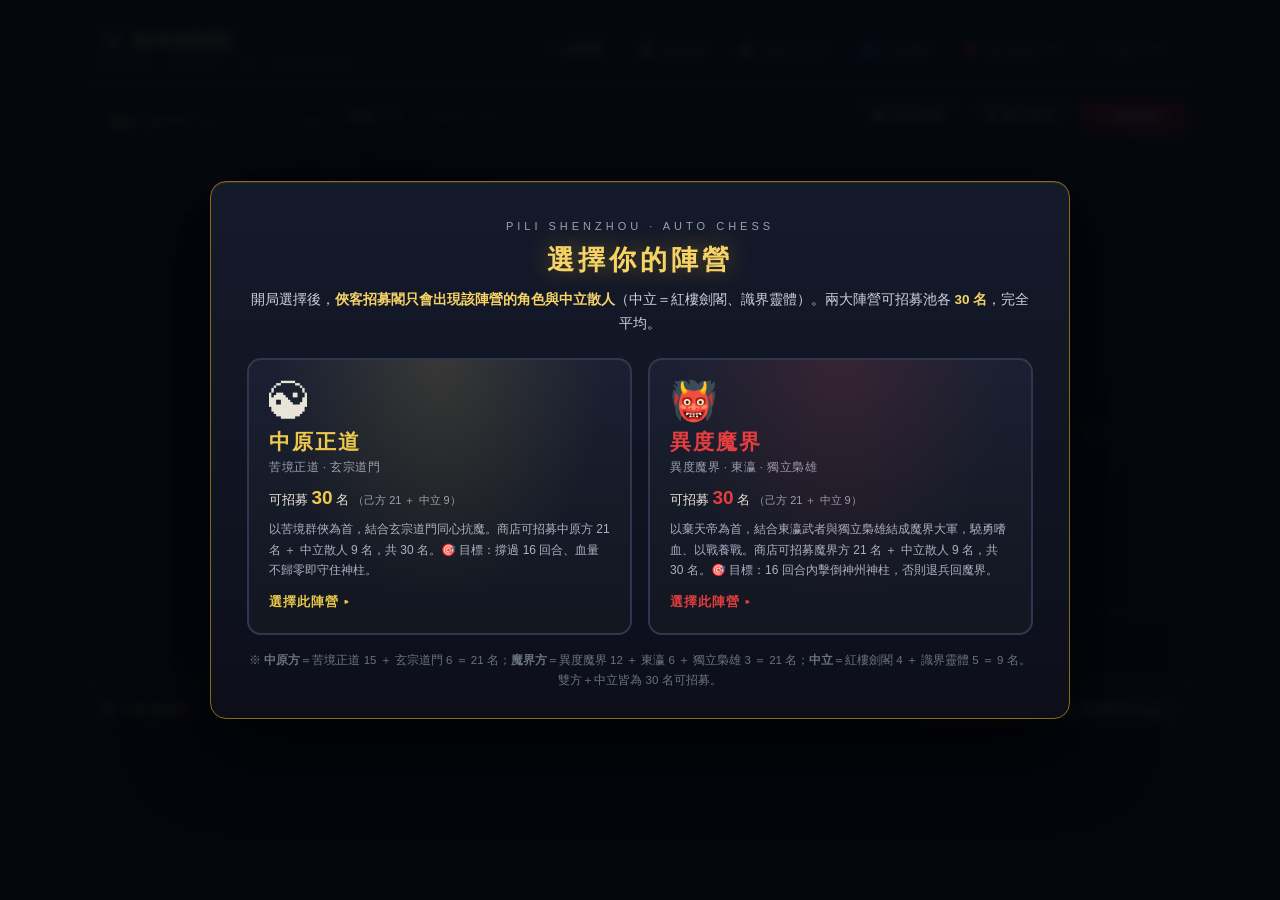
==== commit 8cc8ff4d: "Add files via upload" ====
--- a/index.html
+++ b/index.html
@@ -71,8 +71,9 @@
                 <span>💰 金錢 <strong id="gold">10</strong></span>
                 <span>⭐ 等級 <strong id="level">1</strong> (<span id="exp">0/2</span>)</span>
                 <span>👥 上場 <strong id="unit-count">0/1</strong></span>
-                <span class="hp-box">❤️ 血量 <strong id="hp">100</strong></span>
-                <span class="hp-box">🛡 神柱 <strong id="pillar">100</strong></span>
+                <span class="hp-box">❤️ <span id="hp-label">血量</span> <strong id="hp">100</strong></span>
+                <span class="hp-box" id="siege-box" style="display:none">🏰 神州神柱 <strong id="siege">100</strong></span>
+                <span class="hp-box">🛡 <span id="pillar-label">神柱</span> <strong id="pillar">100</strong></span>
                 <span class="faction-pill" id="aegis-tag" style="display:none"></span>
             </div>
         </header>
@@ -131,11 +132,15 @@
             <p style="color:#9aa0b4;font-size:12.5px;">官方副標：<b style="color:#e0b64a">魔界進攻 · 中原防守</b>。以霹靂神州三部曲（霹靂神州／蒼玄泣／天罪）為背景的 TFT 式自走棋。魔界進攻打爆最後一條神柱即可入侵中原，中原正道守住魔界進攻即取得勝利。</p>
 
             <h3>🎯 遊戲目標</h3>
-            <p>在 16 個回合中守住<b>神州神柱</b>。每次戰鬥失敗會損失生命值，生命歸零即落敗；撐過全部回合即為勝利。</p>
+            <ul>
+                <li><b>中原正道（防守方）</b>：每次戰鬥失敗會損失「神州血量」，血量歸零＝神柱被推倒、落敗；<b>撐過 16 回合、血量沒歸零，就算守住神州</b>。對手只會派出異度魔界陣營（含東瀛、獨立梟雄）與中立角色。</li>
+                <li><b>異度魔界（進攻方）</b>：每次戰鬥<b>獲勝</b>就會削減「神州神柱」耐久（存活人數越多削越多）；<b>16 回合內把神柱推倒＝入侵成功</b>。若 16 回合結束神柱仍未倒、或「魔軍血量」歸零，就要<b>退兵回魔界</b>（進攻失敗）。對手只會派出中原正道（含玄宗道門）與中立角色。</li>
+                <li><b>新手保護</b>：前 2 個回合戰鬥失敗不扣血。</li>
+            </ul>
 
             <h3>🛡 最終防線機制（神州侵防戰主題）</h3>
             <ul>
-                <li><b>神州神柱（耐久 100）</b>：戰鬥中每當敵方存活，神柱耐久就會持續被削減；耐久越低，代表魔界越接近攻破防線。</li>
+                <li><b>戰場神柱／戰線（耐久 100）</b>：每場戰鬥開始時重置為 100，敵方存活期間會持續被削減；耐久越低，代表我方戰線越吃緊。</li>
                 <li><b>保底降臨</b>：當神柱耐久降至 <b>30 以下</b>（濒臨攻破）時，我方<b>最終防線自動降臨</b>：選擇「中原正道」時由 <b>一頁書 ＋ 風之痕</b> 同時登場；選擇「異度魔界」時則由 <b>棄天帝</b> 作為最終王牌降臨。三位終極角色均為 6 費，數值遠超一般角色。</li>
                 <li><b>終極羈絆</b>：一頁書／風之痕同場觸發「最終防線」（全隊增傷、減傷）；棄天帝登場觸發「最終王牌」（全隊大幅增傷、吸血），助你逆轉戰局。</li>
             </ul>
@@ -153,8 +158,8 @@
             <h3>⚙️ 核心機制</h3>
             <ul>
                 <li><b>陣營選擇</b>：開局先選「中原正道」或「異度魔界」。商店只會出現所選陣營的俠客與中立散人（紅樓劍閣、識界靈體），不會出現敵對陣營角色。</li>
-                <li><b>經濟</b>：起始 10 金。每回合基礎收入 5 金 + 存款利息（每 10 金 +1，上限 +5）+ 連勝／連敗獎勵（3 連 +2、5 連 +3）。</li>
-                <li><b>經驗與等級（TFT 式）</b>：每回合自動獲得 <b>4 點經驗</b>；按「⚡ 買經驗」花費 4 金獲得 4 點。等級 1～12，<b>可上場人數 = 等級</b>（上限 12 人）——後期位置大幅增加，不再容易被陣容壓制。</li>
+                <li><b>經濟</b>：起始 15 金。每回合基礎收入 6 金 + 存款利息（每 10 金 +1，上限 +5）+ 連勝／連敗獎勵（3 連 +2、5 連 +3）。</li>
+                <li><b>經驗與等級（TFT 式）</b>：每回合自動獲得 <b>5 點經驗</b>；按「⚡ 買經驗」花費 4 金獲得 4 點。等級 1～12，<b>可上場人數 = 等級</b>（上限 12 人）——後期位置大幅增加，不再容易被陣容壓制。</li>
                 <li><b>商店機率</b>：等級越高，高費（4／5／6 費）角色出現率越高（詳見下表）。已移除舊版「回合越多越難抽」的設計。</li>
                 <li><b>三星後不再出現（v10 修正）</b>：當某角色已達 <b>3★（最高星級）</b>，商店將<b>不再抽到該角色</b>，不再佔用卡片格。</li>
                 <li><b>升星合成</b>：集滿 3 張同名同星角色自動合成，1★→2★→3★，能力大幅提升。</li>
--- a/style.css
+++ b/style.css
@@ -28,3 +28,6 @@
 table.odds tbody tr:nth-child(even) td{background:#141826}
 .odds-need{margin-top:10px;font-size:11.5px;color:var(--text-dim);letter-spacing:.5px;line-height:1.8}
 @media(max-width:760px){#faction-options{grid-template-columns:1fr}.faction-card-wrap{padding:22px 18px}}
+
+/* v11：修正頂部狀態列內層 span 被套用外層膠囊樣式 */
+.stats span span{background:none;border:0;padding:0;border-radius:0;font-size:inherit;color:inherit}
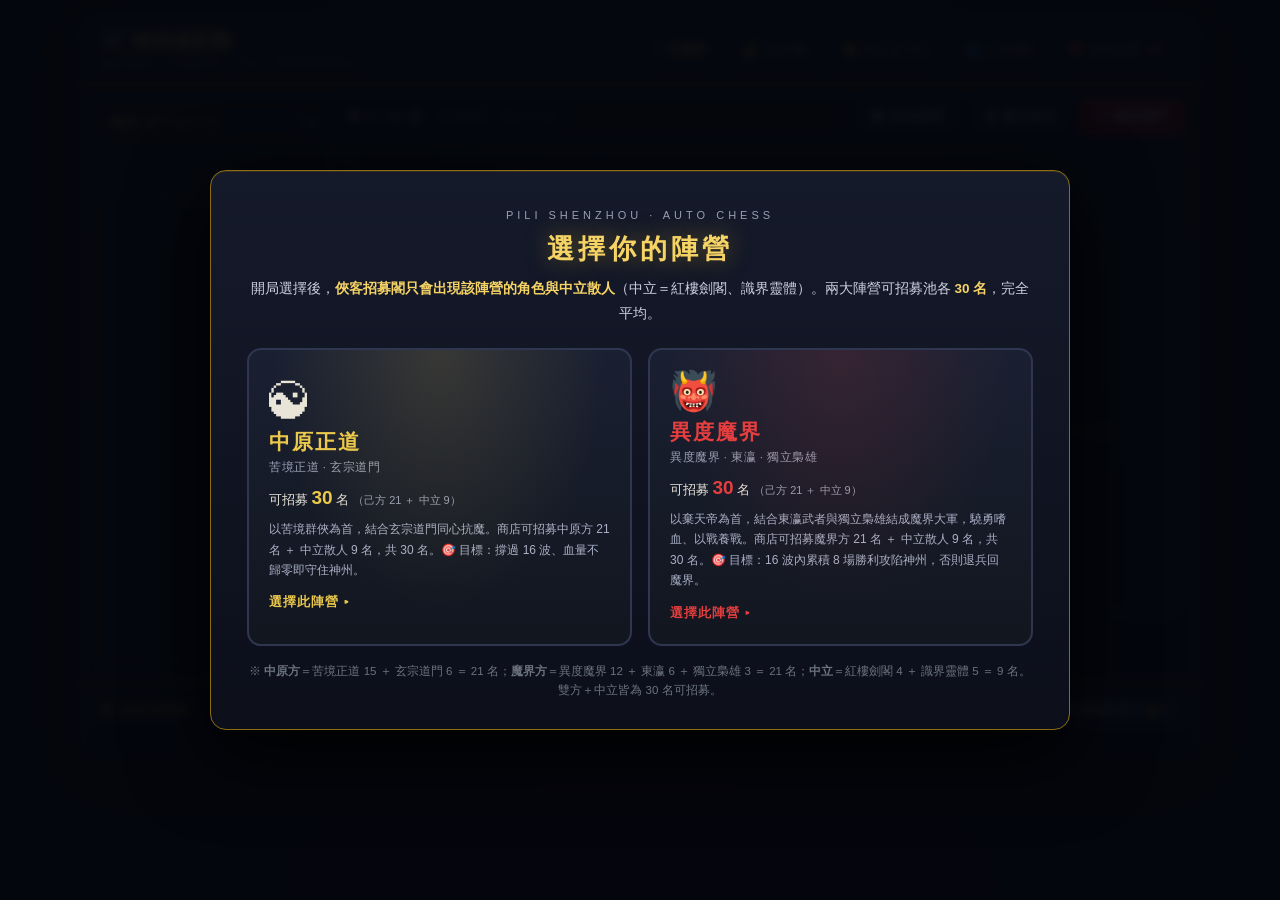
==== commit 2c1943fc: "Add files via upload" ====
--- a/index.html
+++ b/index.html
@@ -55,7 +55,7 @@
     <meta charset="UTF-8">
     <meta name="viewport" content="width=device-width, initial-scale=1.0">
     <title>神州侵防戰：霹靂天罪自走棋</title>
-    <meta name="description" content="以霹靂神州三部曲為主題的 TFT 式自走棋網頁遊戲：陣營選擇、神柱侵防、角色商店、羈絆陣容、自動戰鬥。">
+    <meta name="description" content="以霹靂神州三部曲為主題的 TFT 式自走棋網頁遊戲：陣營選擇、魔界進攻與中原防守、角色商店、羈絆陣容、自動戰鬥。">
     <link rel="stylesheet" href="style.css">
 </head>
 <body>
@@ -72,8 +72,7 @@
                 <span>⭐ 等級 <strong id="level">1</strong> (<span id="exp">0/2</span>)</span>
                 <span>👥 上場 <strong id="unit-count">0/1</strong></span>
                 <span class="hp-box">❤️ <span id="hp-label">血量</span> <strong id="hp">100</strong></span>
-                <span class="hp-box" id="siege-box" style="display:none">🏰 神州神柱 <strong id="siege">100</strong></span>
-                <span class="hp-box">🛡 <span id="pillar-label">神柱</span> <strong id="pillar">100</strong></span>
+                <span class="hp-box" id="siege-box" style="display:none">🏰 攻陷進度 <strong id="siege">0 / 8</strong></span>
                 <span class="faction-pill" id="aegis-tag" style="display:none"></span>
             </div>
         </header>
@@ -89,7 +88,7 @@
             <!-- 中間戰場 -->
             <section id="canvas-container">
                 <div class="control-row">
-                    <span id="stage-info">回合 1-1 <small>（準備階段）</small></span>
+                    <span id="stage-info">第 1 / 16 波 <small>（準備階段）</small></span>
                     <div class="ctrl-btns">
                         <button class="btn" id="btn-help" onclick="toggleHelp(true)">📖 玩法說明</button>
                         <button class="btn" id="btn-sell" onclick="toggleSellMode()">🗑 賣出角色</button>
@@ -129,19 +128,19 @@
     <div id="help-modal">
         <div class="help-card">
             <h2>⚔️ 神州侵防戰</h2>
-            <p style="color:#9aa0b4;font-size:12.5px;">官方副標：<b style="color:#e0b64a">魔界進攻 · 中原防守</b>。以霹靂神州三部曲（霹靂神州／蒼玄泣／天罪）為背景的 TFT 式自走棋。魔界進攻打爆最後一條神柱即可入侵中原，中原正道守住魔界進攻即取得勝利。</p>
+            <p style="color:#9aa0b4;font-size:12.5px;">官方副標：<b style="color:#e0b64a">魔界進攻 · 中原防守</b>。以霹靂神州三部曲（霹靂神州／蒼玄泣／天罪）為背景的 TFT 式自走棋。魔界進攻成功即入侵中原，中原正道守住魔界進攻即取得勝利。</p>
 
             <h3>🎯 遊戲目標</h3>
             <ul>
-                <li><b>中原正道（防守方）</b>：每次戰鬥失敗會損失「神州血量」，血量歸零＝神柱被推倒、落敗；<b>撐過 16 回合、血量沒歸零，就算守住神州</b>。對手只會派出異度魔界陣營（含東瀛、獨立梟雄）與中立角色。</li>
-                <li><b>異度魔界（進攻方）</b>：每次戰鬥<b>獲勝</b>就會削減「神州神柱」耐久（存活人數越多削越多）；<b>16 回合內把神柱推倒＝入侵成功</b>。若 16 回合結束神柱仍未倒、或「魔軍血量」歸零，就要<b>退兵回魔界</b>（進攻失敗）。對手只會派出中原正道（含玄宗道門）與中立角色。</li>
+                <li><b>中原正道（防守方）</b>：每次戰鬥失敗會損失「神州血量」，血量歸零＝防線被攻破、落敗；<b>撐過 16 波、血量沒歸零，就算守住神州</b>。對手<b>只會派出異度魔界陣營（異度魔界、東瀛、獨立梟雄）</b>，不會出現中原角色，也沒有中立角色。</li>
+                <li><b>異度魔界（進攻方）</b>：每次戰鬥<b>獲勝</b>累積 1 點「攻陷進度」，<b>16 波內累積 8 勝＝攻陷神州、入侵成功</b>。若 16 波結束仍未達 8 勝，或「魔軍血量」歸零（戰鬥失敗會扣血），就要<b>退兵回魔界</b>（進攻失敗）。對手<b>只會派出中原正道陣營（苦境正道、玄宗道門）</b>，不會出現魔界角色，也沒有中立角色。</li>
                 <li><b>新手保護</b>：前 2 個回合戰鬥失敗不扣血。</li>
             </ul>
 
-            <h3>🛡 最終防線機制（神州侵防戰主題）</h3>
-            <ul>
-                <li><b>戰場神柱／戰線（耐久 100）</b>：每場戰鬥開始時重置為 100，敵方存活期間會持續被削減；耐久越低，代表我方戰線越吃緊。</li>
-                <li><b>保底降臨</b>：當神柱耐久降至 <b>30 以下</b>（濒臨攻破）時，我方<b>最終防線自動降臨</b>：選擇「中原正道」時由 <b>一頁書 ＋ 風之痕</b> 同時登場；選擇「異度魔界」時則由 <b>棄天帝</b> 作為最終王牌降臨。三位終極角色均為 6 費，數值遠超一般角色。</li>
+            <h3>🛡 最終防線機制</h3>
+            <ul>
+                
+                <li><b>保底降臨</b>：戰鬥中當我方全隊血量比例降到 <b>30% 以下</b>（每場一次）時，我方<b>最終防線自動降臨</b>：選擇「中原正道」時由 <b>一頁書 ＋ 風之痕</b> 同時登場；選擇「異度魔界」時則由 <b>棄天帝</b> 作為最終王牌降臨。三位終極角色均為 6 費，數值遠超一般角色。</li>
                 <li><b>終極羈絆</b>：一頁書／風之痕同場觸發「最終防線」（全隊增傷、減傷）；棄天帝登場觸發「最終王牌」（全隊大幅增傷、吸血），助你逆轉戰局。</li>
             </ul>
 
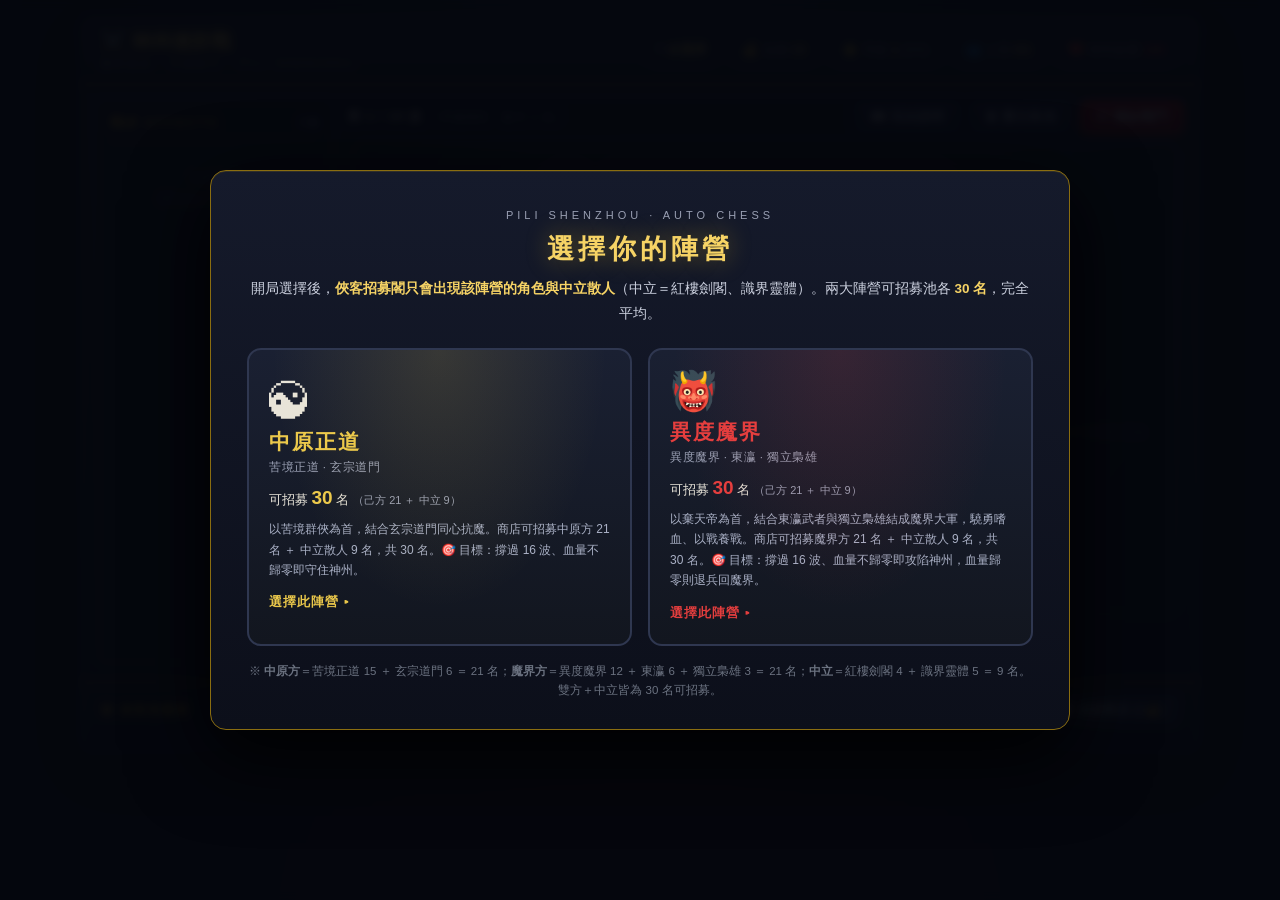
==== commit 8632ffd9: "Add files via upload" ====
--- a/index.html
+++ b/index.html
@@ -72,7 +72,7 @@
                 <span>⭐ 等級 <strong id="level">1</strong> (<span id="exp">0/2</span>)</span>
                 <span>👥 上場 <strong id="unit-count">0/1</strong></span>
                 <span class="hp-box">❤️ <span id="hp-label">血量</span> <strong id="hp">100</strong></span>
-                <span class="hp-box" id="siege-box" style="display:none">🏰 攻陷進度 <strong id="siege">0 / 8</strong></span>
+                <span class="hp-box" id="siege-box" style="display:none">🏰 攻陷進度 <strong id="siege">0 / 16</strong></span>
                 <span class="faction-pill" id="aegis-tag" style="display:none"></span>
             </div>
         </header>
@@ -133,7 +133,7 @@
             <h3>🎯 遊戲目標</h3>
             <ul>
                 <li><b>中原正道（防守方）</b>：每次戰鬥失敗會損失「神州血量」，血量歸零＝防線被攻破、落敗；<b>撐過 16 波、血量沒歸零，就算守住神州</b>。對手<b>只會派出異度魔界陣營（異度魔界、東瀛、獨立梟雄）</b>，不會出現中原角色，也沒有中立角色。</li>
-                <li><b>異度魔界（進攻方）</b>：每次戰鬥<b>獲勝</b>累積 1 點「攻陷進度」，<b>16 波內累積 8 勝＝攻陷神州、入侵成功</b>。若 16 波結束仍未達 8 勝，或「魔軍血量」歸零（戰鬥失敗會扣血），就要<b>退兵回魔界</b>（進攻失敗）。對手<b>只會派出中原正道陣營（苦境正道、玄宗道門）</b>，不會出現魔界角色，也沒有中立角色。</li>
+                <li><b>異度魔界（進攻方）</b>：同樣是 16 波。每次戰鬥失敗會損失「魔軍血量」，血量歸零＝兵敗、<b>退兵回魔界</b>；<b>撐過 16 波、血量沒歸零，就攻陷神州、入侵成功</b>。頂部「攻陷進度」會顯示目前推進到第幾波。對手<b>只會派出中原正道陣營（苦境正道、玄宗道門）</b>，不會出現魔界角色，也沒有中立角色。</li>
                 <li><b>新手保護</b>：前 2 個回合戰鬥失敗不扣血。</li>
             </ul>
 
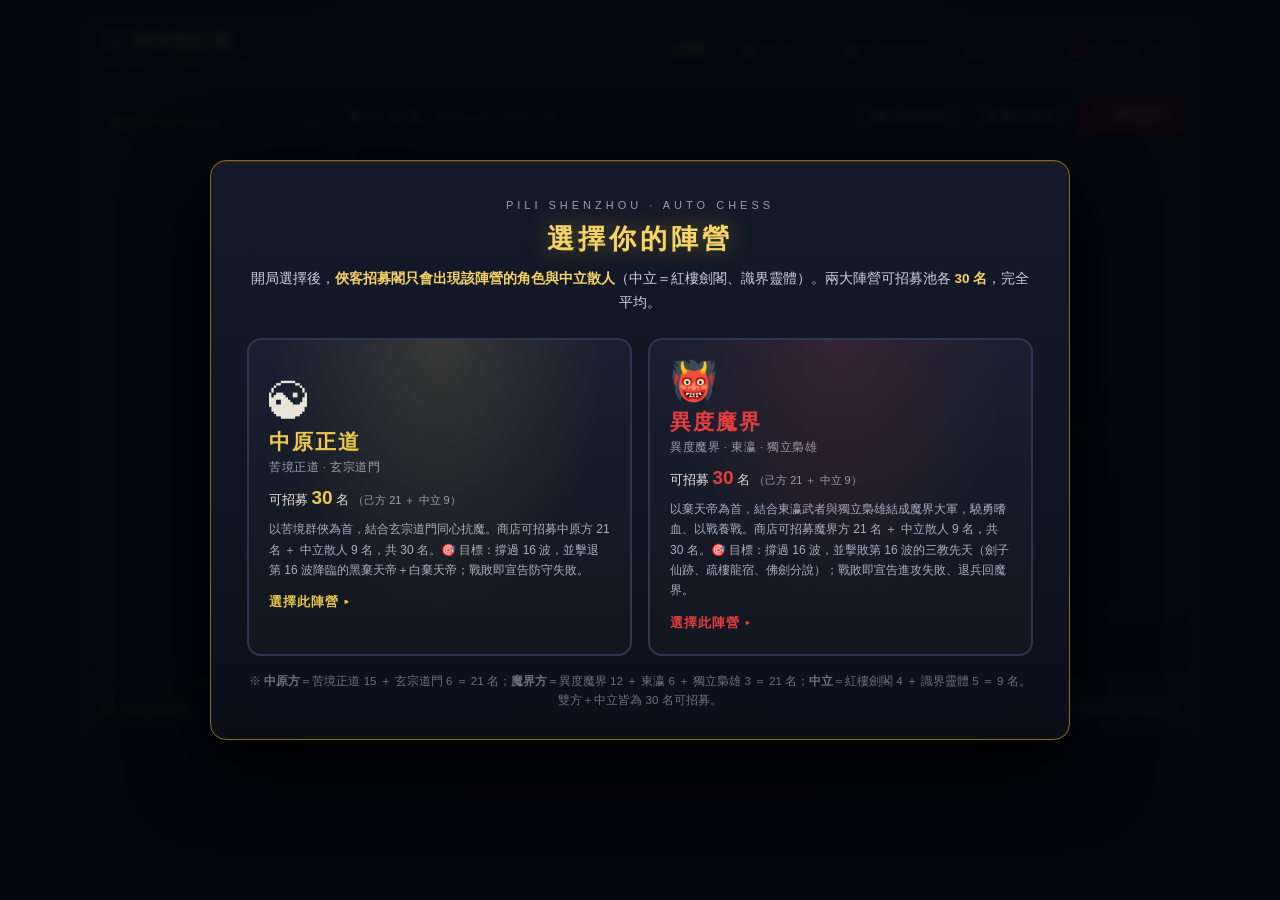
==== commit 426c73cc: "Add files via upload" ====
--- a/index.html
+++ b/index.html
@@ -132,8 +132,8 @@
 
             <h3>🎯 遊戲目標</h3>
             <ul>
-                <li><b>中原正道（防守方）</b>：每次戰鬥失敗會損失「神州血量」，血量歸零＝防線被攻破、落敗；<b>撐過 16 波、血量沒歸零，就算守住神州</b>。對手<b>只會派出異度魔界陣營（異度魔界、東瀛、獨立梟雄）</b>，不會出現中原角色，也沒有中立角色。</li>
-                <li><b>異度魔界（進攻方）</b>：同樣是 16 波。每次戰鬥失敗會損失「魔軍血量」，血量歸零＝兵敗、<b>退兵回魔界</b>；<b>撐過 16 波、血量沒歸零，就攻陷神州、入侵成功</b>。頂部「攻陷進度」會顯示目前推進到第幾波。對手<b>只會派出中原正道陣營（苦境正道、玄宗道門）</b>，不會出現魔界角色，也沒有中立角色。</li>
+                <li><b>中原正道（防守方）</b>：每次戰鬥失敗會損失「神州血量」，血量歸零＝防線被攻破、落敗；<b>撐過 16 波、血量沒歸零，並擊退第 16 波降臨的黑棄天帝＋白棄天帝，才算守住神州</b>；最終決戰戰敗＝直接宣告防守失敗。對手<b>只會派出異度魔界陣營（異度魔界、東瀛、獨立梟雄）</b>，不會出現中原角色，也沒有中立角色。</li>
+                <li><b>異度魔界（進攻方）</b>：同樣是 16 波。每次戰鬥失敗會損失「魔軍血量」，血量歸零＝兵敗、<b>退兵回魔界</b>；<b>撐過 16 波、血量沒歸零，並擊敗第 16 波的三教先天（劍子仙跡、疏樓龍宿、佛劍分說），才攻陷神州、入侵成功</b>；最終決戰戰敗＝直接宣告進攻失敗。頂部「攻陷進度」會顯示目前推進到第幾波。對手<b>只會派出中原正道陣營（苦境正道、玄宗道門）</b>，不會出現魔界角色，也沒有中立角色。</li>
                 <li><b>新手保護</b>：前 2 個回合戰鬥失敗不扣血。</li>
             </ul>
 
